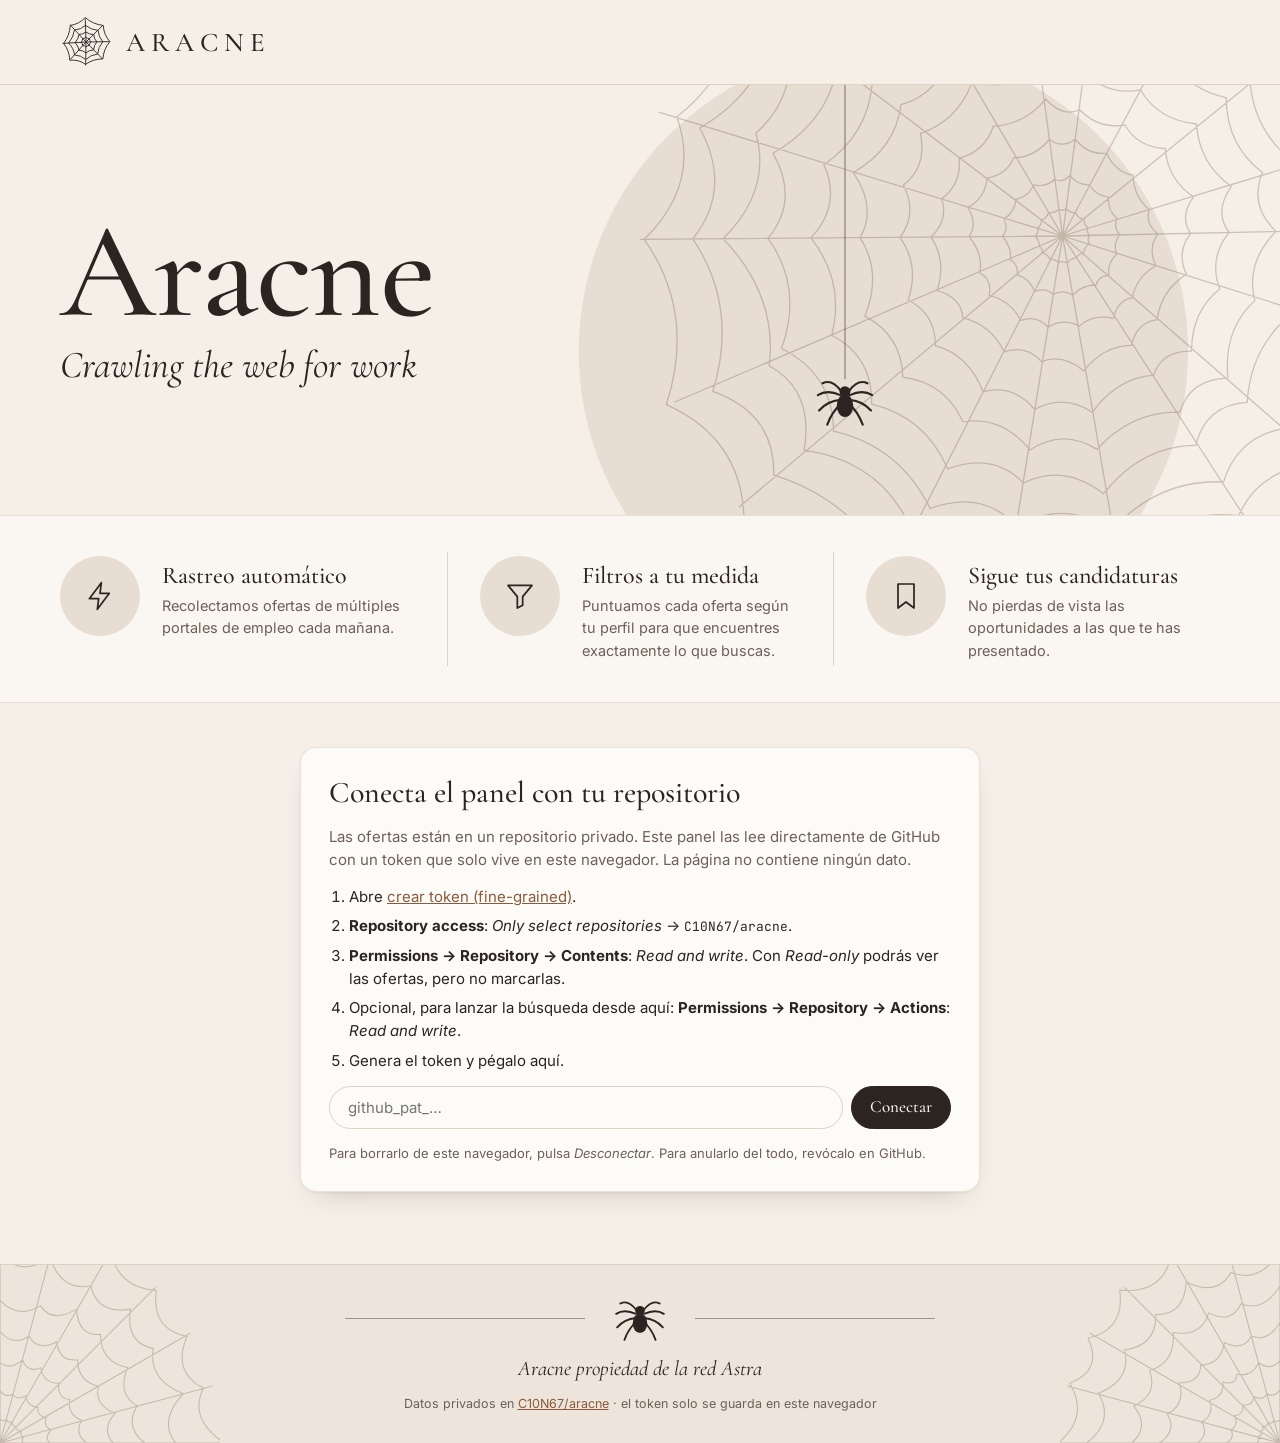
==== aracne/index.html @ 6e0f28ab "Aracne panel: footer text 'Aracne propiedad de la red Astra' Co-Authored-By: Claude Opus 5.5 <norepl" ====
<!DOCTYPE html>
<html lang="es">
<head>
	<meta charset="utf-8" />
	<meta name="viewport" content="width=device-width, initial-scale=1, viewport-fit=cover" />
	<title>Aracne · Panel de candidaturas</title>
	<meta name="robots" content="noindex, nofollow" />
	<meta name="referrer" content="no-referrer" />
	<meta name="theme-color" content="#f5efe8" media="(prefers-color-scheme: light)" />
	<meta name="theme-color" content="#1b1714" media="(prefers-color-scheme: dark)" />
	<link rel="icon" href="data:image/svg+xml,%3Csvg xmlns='http://www.w3.org/2000/svg' viewBox='0 0 64 64'%3E%3Crect width='64' height='64' rx='14' fill='%23f5efe8'/%3E%3Cg fill='none' stroke='%232b2421' stroke-width='2.4'%3E%3Cpath d='M32 8v48M8 32h48M15 15l34 34M49 15 15 49'/%3E%3Ccircle cx='32' cy='32' r='8'/%3E%3Ccircle cx='32' cy='32' r='16'/%3E%3Ccircle cx='32' cy='32' r='23'/%3E%3C/g%3E%3C/svg%3E" />
	<link rel="preconnect" href="https://fonts.googleapis.com" />
	<link rel="preconnect" href="https://fonts.gstatic.com" crossorigin />
	<link href="https://fonts.googleapis.com/css2?family=Cormorant+Garamond:ital,wght@0,400;0,500;0,600;1,400;1,500&family=Inter:wght@400;500;600&family=JetBrains+Mono:wght@400;500&display=swap" rel="stylesheet" />
	<style>
		/* Estética «Aracne»: crema y sepia, serif clásica para titulares, sans para la interfaz. */
		:root {
			--bg: #f5efe8;
			--bg-alt: #ede5db;
			--surface: #faf6f1;
			--card: #fdfbf8;
			--line: #ddd2c5;
			--line-soft: rgba(120, 98, 78, 0.16);
			--text: #2b2421;
			--text-muted: #6d6058;
			--ink: #2b2421;          /* botones principales */
			--on-ink: #faf6f1;
			--moon: #e7ddd2;         /* círculo del héroe, fondos de iconos */
			--web: rgba(110, 88, 70, 0.30);
			--web-strong: rgba(80, 62, 50, 0.55);
			--accent: #8a5a3c;       /* enlaces */
			--ok: #5d7a46;
			--ok-soft: rgba(93, 122, 70, 0.13);
			--warn: #a06a24;
			--warn-soft: rgba(160, 106, 36, 0.12);
			--bad: #a6473b;
			--bad-soft: rgba(166, 71, 59, 0.10);
			--hot: #c2410c;          /* ofertas recién publicadas */
			--hot-soft: rgba(194, 65, 12, 0.07);
			--shadow: 0 1px 2px rgba(60, 40, 25, 0.05), 0 12px 28px -18px rgba(60, 40, 25, 0.35);
			--radius: 16px;
			--maxw: 1240px;
			--serif: "Cormorant Garamond", "EB Garamond", Garamond, "Times New Roman", serif;
			--sans: "Inter", system-ui, -apple-system, "Segoe UI", Roboto, sans-serif;
			--mono: "JetBrains Mono", ui-monospace, SFMono-Regular, Menlo, monospace;
			color-scheme: light;
		}
		@media (prefers-color-scheme: dark) {
			:root {
				--bg: #1b1714;
				--bg-alt: #221d19;
				--surface: #241f1b;
				--card: #2a2420;
				--line: #3d342d;
				--line-soft: rgba(230, 210, 190, 0.12);
				--text: #efe6dc;
				--text-muted: #b3a597;
				--ink: #efe6dc;
				--on-ink: #1b1714;
				--moon: #2f2823;
				--web: rgba(230, 210, 190, 0.20);
				--web-strong: rgba(230, 210, 190, 0.45);
				--accent: #d8a77f;
				--ok: #9cc183;
				--ok-soft: rgba(156, 193, 131, 0.13);
				--warn: #e0b06a;
				--warn-soft: rgba(224, 176, 106, 0.12);
				--bad: #e58a7d;
				--bad-soft: rgba(229, 138, 125, 0.12);
				--hot: #fb923c;
				--hot-soft: rgba(251, 146, 60, 0.09);
				--shadow: 0 1px 2px rgba(0, 0, 0, 0.3), 0 12px 28px -18px rgba(0, 0, 0, 0.7);
				color-scheme: dark;
			}
		}

		*, *::before, *::after { box-sizing: border-box; }
		html, body { margin: 0; }
		html { scroll-behavior: smooth; }
		@media (prefers-reduced-motion: reduce) { html { scroll-behavior: auto; } }
		body {
			background: var(--bg);
			color: var(--text);
			font: 15px/1.55 var(--sans);
			padding-block: env(safe-area-inset-top, 0px) env(safe-area-inset-bottom, 0px);
			overflow-x: hidden;
		}
		a { color: var(--accent); }
		[hidden] { display: none !important; }
		button, input, select, textarea { font: inherit; color: inherit; }
		:focus-visible { outline: 2px solid var(--accent); outline-offset: 2px; }
		svg.i { width: 18px; height: 18px; flex: none; fill: none; stroke: currentColor; stroke-width: 1.6; stroke-linecap: round; stroke-linejoin: round; }

		.wrap {
			max-width: var(--maxw);
			margin: 0 auto;
			padding-left: max(16px, env(safe-area-inset-left, 0px));
			padding-right: max(16px, env(safe-area-inset-right, 0px));
		}
		@media (min-width: 900px) { .wrap { padding-left: 40px; padding-right: 40px; } }

		/* Visible solo conectado / desconectado */
		body:not(.connected) .if-on { display: none !important; }
		body.connected .if-off { display: none !important; }

		/* ---------- Cabecera ---------- */
		header.top { position: relative; z-index: 2; border-bottom: 1px solid var(--line); }
		header.top .wrap { display: flex; flex-wrap: wrap; align-items: center; gap: 10px 28px; min-height: 84px; padding-block: 12px; }
		.brand { display: flex; align-items: center; gap: 14px; text-decoration: none; color: var(--text); }
		.brand svg { width: 52px; height: 52px; }
		.brand svg path { fill: none; stroke: currentColor; stroke-width: .7; }
		.brand span { font: 500 27px/1 var(--serif); letter-spacing: .22em; text-transform: uppercase; }
		nav.menu { display: flex; align-items: center; gap: 4px 30px; margin-inline: auto; }
		nav.menu a {
			display: inline-flex; align-items: center; gap: 6px; padding: 10px 2px 8px;
			font: 500 18.5px var(--serif); color: var(--text); text-decoration: none;
			border-bottom: 1.5px solid transparent;
		}
		nav.menu a:hover { border-bottom-color: var(--line); }
		nav.menu a[aria-current="true"] { border-bottom-color: var(--text); padding-inline: 12px; }
		.top-actions { display: flex; gap: 8px; align-items: center; }

		.btn {
			display: inline-flex; align-items: center; justify-content: center; gap: 8px; cursor: pointer;
			border: 1px solid var(--text); background: transparent; color: var(--text);
			padding: 9px 18px; border-radius: 999px; font: 500 17px/1.2 var(--serif); text-decoration: none; white-space: nowrap;
		}
		.btn:hover { background: color-mix(in srgb, var(--text) 6%, transparent); }
		.btn.soft { border-color: var(--line); }
		.btn.primary { background: var(--ink); border-color: var(--ink); color: var(--on-ink); }
		.btn.primary:hover { background: color-mix(in srgb, var(--ink) 86%, var(--bg)); }
		.btn.sm { padding: 6px 14px; font-size: 16px; }
		.btn:disabled { opacity: .55; cursor: progress; }

		@media (max-width: 860px) {
			header.top .wrap { min-height: 0; gap: 6px 12px; }
			.brand svg { width: 40px; height: 40px; }
			.brand span { font-size: 22px; }
			.top-actions { margin-left: auto; }
			nav.menu { order: 3; width: 100%; margin: 0; gap: 18px; overflow-x: auto; scrollbar-width: none; }
			nav.menu a { font-size: 17px; flex: none; }
			.top-actions .btn .lbl { display: none; }
			.top-actions .btn { padding: 9px 11px; }
		}

		/* ---------- Héroe ---------- */
		.hero { position: relative; overflow: hidden; }
		.hero .wrap { position: relative; z-index: 1; min-height: 430px; display: flex; flex-direction: column; justify-content: center; padding-block: 56px 60px; }
		.hero-copy { max-width: 600px; }
		.hero h1 { margin: 0; font: 500 clamp(76px, 11vw, 136px)/.92 var(--serif); letter-spacing: -.012em; }
		.hero .tagline { margin: 10px 0 0; font: italic 400 clamp(27px, 3.3vw, 38px)/1.15 var(--serif); }
		.hero .lede { margin: 22px 0 0; font: 500 clamp(19px, 1.8vw, 22px)/1.45 var(--serif); max-width: 30em; }
		.searchbar {
			margin-top: 30px; display: flex; align-items: center; max-width: 572px;
			background: var(--card); border: 1px solid var(--line); border-radius: 999px; padding: 4px 4px 4px 20px;
			box-shadow: var(--shadow);
		}
		.searchbar svg { width: 20px; height: 20px; color: var(--text-muted); }
		.searchbar input {
			flex: 1; min-width: 0; border: 0; background: transparent; outline: 0; padding: 12px 12px; font-size: 15.5px;
		}
		.searchbar input::placeholder { color: var(--text-muted); }
		.searchbar:focus-within { border-color: var(--text-muted); }
		.searchbar .btn { padding: 12px 34px; font-size: 18px; }
		.art { position: absolute; inset: 0 0 0 auto; width: min(64%, 860px); pointer-events: none; color: var(--text); }
		.art svg { width: 100%; height: 100%; }
		.art .moon { fill: var(--moon); }
		.art .webs { fill: none; stroke: var(--web); stroke-width: 1; }
		.art .thread { stroke: var(--web-strong); stroke-width: 1; }
		@media (max-width: 860px) {
			.hero .wrap { min-height: 0; padding-block: 40px 44px; }
			.art { width: 100%; opacity: .55; inset: 0 -30% 0 auto; }
			.art .spider-g { display: none; }
			.searchbar .btn { padding: 11px 20px; }
		}
		@media (prefers-reduced-motion: no-preference) {
			.art .spider-g { animation: dangle 6s ease-in-out infinite alternate; transform-origin: 300px 0; }
			@keyframes dangle { from { transform: rotate(-1.2deg); } to { transform: rotate(1.2deg); } }
		}

		/* ---------- Franja de características ---------- */
		.features { background: var(--surface); border-block: 1px solid var(--line-soft); }
		.features .wrap { display: grid; grid-template-columns: repeat(3, minmax(0, 1fr)); padding-block: 36px; }
		.feat { display: flex; gap: 22px; align-items: flex-start; padding: 4px 32px; min-width: 0; }
		.feat + .feat { border-left: 1px solid var(--line); }
		.feat:first-child { padding-left: 0; }
		.feat .ic { flex: none; display: grid; place-items: center; width: 80px; height: 80px; border-radius: 50%; background: var(--moon); }
		.feat .ic svg { width: 32px; height: 32px; stroke-width: 1.3; }
		.feat h2 { margin: 6px 0 4px; font: 500 24px/1.2 var(--serif); }
		.feat p { margin: 0; color: var(--text-muted); font-size: 14.5px; }
		.feat p b { color: var(--text); font-weight: 600; font-variant-numeric: tabular-nums; }
		.feat .row { display: flex; flex-wrap: wrap; align-items: center; gap: 8px 14px; margin-top: 12px; }
		.runstatus .dot { display: inline-block; vertical-align: middle; margin: -2px 8px 0 0; }
		.runstatus a { text-decoration: none; white-space: nowrap; margin-left: 6px; }
		.runstatus a:hover { text-decoration: underline; }
		.dot { flex: none; width: 8px; height: 8px; border-radius: 50%; background: var(--text-muted); }
		.dot.ok { background: var(--ok); }
		.dot.bad { background: var(--bad); }
		.dot.run { background: var(--accent); box-shadow: 0 0 0 0 var(--accent); }
		@media (prefers-reduced-motion: no-preference) {
			.dot.run { animation: pulse 1.4s ease-out infinite; }
			@keyframes pulse { 70% { box-shadow: 0 0 0 7px transparent; } 100% { box-shadow: 0 0 0 0 transparent; } }
		}
		.linkbtn { border: 0; background: none; padding: 0; cursor: pointer; color: var(--accent); font-size: 14px; }
		.linkbtn:hover { text-decoration: underline; }
		label.chk { display: inline-flex; gap: 6px; align-items: center; font-size: 14px; color: var(--text-muted); cursor: pointer; }
		label.chk input { accent-color: var(--ink); }
		@media (max-width: 960px) {
			.features .wrap { grid-template-columns: minmax(0, 1fr); padding-block: 12px; }
			.feat { padding: 18px 0; }
			.feat + .feat { border-left: 0; border-top: 1px solid var(--line); }
			.feat .ic { width: 60px; height: 60px; }
			.feat .ic svg { width: 26px; height: 26px; }
		}

		main { padding-block: 44px 72px; }

		/* ---------- Conexión ---------- */
		.connect {
			max-width: 680px; margin: 0 auto; background: var(--card); border: 1px solid var(--line-soft);
			border-radius: var(--radius); padding: 28px; display: grid; gap: 14px; box-shadow: var(--shadow);
		}
		.connect h2 { margin: 0; font: 500 30px/1.15 var(--serif); text-wrap: balance; }
		.connect p { margin: 0; color: var(--text-muted); }
		.connect ol { margin: 0; padding-left: 20px; display: grid; gap: 6px; }
		.connect code, .mono { font-family: var(--mono); font-size: .86em; }
		.connect form { display: flex; flex-wrap: wrap; gap: 8px; }
		.connect input { flex: 1 1 260px; min-width: 0; }
		input[type="password"], select, textarea {
			background: var(--card); border: 1px solid var(--line); border-radius: 10px; padding: 9px 12px;
		}
		input[type="password"] { border-radius: 999px; padding-inline: 18px; }
		.note { font-size: 13px; color: var(--text-muted); }
		.error { color: var(--bad); background: var(--bad-soft); border-radius: 10px; padding: 9px 13px; margin: 0; }

		/* ---------- Ofertas ---------- */
		.sec-head { display: flex; align-items: center; gap: 24px; margin-bottom: 22px; }
		.sec-head h2 { margin: 0; font: 500 clamp(32px, 3.4vw, 40px)/1 var(--serif); }
		.sec-head .rule { flex: 1; height: 1px; background: var(--line); }
		.sec-head .more { display: inline-flex; gap: 8px; align-items: center; border: 0; background: none; cursor: pointer; font: 500 18px var(--serif); color: var(--text); padding: 4px 0; }
		.sec-head .more:hover { text-decoration: underline; }
		@media (max-width: 560px) { .sec-head { gap: 14px; } }

		.filters { display: flex; flex-wrap: wrap; gap: 10px 12px; align-items: center; margin-bottom: 22px; }
		.seg { display: inline-flex; max-width: 100%; overflow-x: auto; border: 1px solid var(--line); border-radius: 999px; background: var(--card); padding: 3px; }
		.seg button { flex: none; border: 0; background: transparent; padding: 6px 14px; border-radius: 999px; cursor: pointer; font: 500 16.5px var(--serif); color: var(--text-muted); }
		.seg button[aria-pressed="true"] { background: var(--ink); color: var(--on-ink); }
		.seg .c { font: 11.5px var(--mono); margin-left: 5px; opacity: .75; }
		.filters select { border-radius: 999px; padding-inline: 14px; font-size: 14px; }
		.count { color: var(--text-muted); font-size: 13px; margin-left: auto; }

		.list { display: grid; grid-template-columns: repeat(auto-fill, minmax(min(100%, 360px), 1fr)); gap: 20px; align-items: stretch; }   /* todas las tarjetas de una fila, tan altas como la más alta */
		.job {
			display: flex; flex-direction: column; gap: 12px; min-width: 0;
			background: var(--card); border: 1px solid var(--line-soft); border-radius: var(--radius);
			padding: 22px 22px 18px; box-shadow: var(--shadow);
		}
		/* Estado de la oferta: franja superior + etiqueta del mismo color */
		.job { --st: var(--text-muted); position: relative; overflow: hidden; }
		.job:not(.s-pending)::before { content: ""; position: absolute; inset: 0 0 auto 0; height: 4px; background: var(--st); }
		.s-sent { --st: #8a5a3c; }
		.s-interview { --st: #2c6e8f; }
		.s-test { --st: #7756a8; }
		.s-offer { --st: var(--ok); }
		.s-rejected { --st: var(--bad); }
		.s-discarded { --st: #8f8379; }
		@media (prefers-color-scheme: dark) {
			.s-sent { --st: #d8a77f; } .s-interview { --st: #7fc0de; } .s-test { --st: #bba3e6; } .s-discarded { --st: #9d9187; }
		}
		.job.s-discarded, .job.s-rejected { box-shadow: none; }
		.job.s-discarded .job-head, .job.s-discarded .meta { opacity: .7; }
		.status {
			display: inline-flex; align-items: center; gap: 7px; width: fit-content;
			padding: 3px 11px 3px 9px; border-radius: 999px; font: 600 12.5px var(--sans); letter-spacing: .01em;
			color: var(--st); background: color-mix(in srgb, var(--st) 13%, transparent);
		}
		.status::before { content: ""; width: 7px; height: 7px; border-radius: 50%; background: var(--st); }
		.s-pending .status { color: var(--text-muted); background: var(--bg-alt); }
		.s-pending .status::before { background: transparent; box-shadow: inset 0 0 0 1.5px var(--text-muted); }
		.job-top { display: flex; flex-wrap: wrap; align-items: center; gap: 6px 10px; margin-top: -4px; }
		.job-top .since { font: 11.5px var(--mono); color: var(--text-muted); }

		/* Recién publicada: muy visible hasta enviarla/descartarla o pasados 2 días */
		.job.hot {
			--st: var(--hot);
			background: linear-gradient(var(--hot-soft), var(--hot-soft)), var(--card);
			box-shadow: 0 0 0 2px var(--hot), 0 14px 32px -16px color-mix(in srgb, var(--hot) 55%, transparent);
			border-color: transparent;
		}
		.job.hot::before { height: 6px; }
		.hot-badge {
			display: inline-flex; align-items: center; gap: 7px; padding: 4px 12px 4px 10px; border-radius: 999px;
			background: var(--hot); color: #fff; font: 700 12.5px var(--sans); letter-spacing: .02em; text-transform: uppercase;
		}
		@media (prefers-color-scheme: dark) { .hot-badge { color: #1b1714; } }
		.hot-badge::before { content: ""; width: 7px; height: 7px; border-radius: 50%; background: currentColor; }
		@media (prefers-reduced-motion: no-preference) {
			.hot-badge::before { animation: hotpulse 1.6s ease-in-out infinite; }
			@keyframes hotpulse { 50% { opacity: .25; } }
		}
		.meta .age-fresh { color: var(--hot); font-weight: 600; }
		.meta .age-fresh svg.i { color: var(--hot); }
		.feat p .hot-n { color: var(--hot); }

		/* Resumen desplegable */
		.sum > summary {
			list-style: none; cursor: pointer; width: fit-content; display: inline-flex; align-items: center; gap: 6px;
			font: 500 16px var(--serif); color: var(--text); border-bottom: 1px solid var(--line); padding-bottom: 1px;
		}
		.sum > summary::-webkit-details-marker { display: none; }
		.sum > summary::after { content: "▾"; font-size: 12px; color: var(--text-muted); transition: transform .15s; }
		.sum[open] > summary::after { transform: rotate(180deg); }
		.sum > summary:hover { border-bottom-color: var(--text); }
		.sum-body { margin-top: 10px; padding: 14px 16px; border-radius: 12px; background: var(--surface); border: 1px solid var(--line-soft); display: grid; gap: 12px; }
		.sum-text { margin: 0; font: 400 18px/1.45 var(--serif); }
		.sum-text.none { font: italic 16px/1.45 var(--serif); color: var(--text-muted); }
		.sum-label { font: 600 11px var(--sans); letter-spacing: .08em; text-transform: uppercase; color: var(--text-muted); margin-bottom: 5px; }
		.facts { display: grid; grid-template-columns: repeat(2, minmax(0, 1fr)); gap: 8px 16px; margin: 0; }
		.facts div { min-width: 0; }
		.facts dt { font-size: 11.5px; color: var(--text-muted); }
		.facts dd { margin: 0; font-size: 13.5px; overflow-wrap: anywhere; }
		.job-head { display: grid; grid-template-columns: 56px minmax(0, 1fr) auto; gap: 16px; align-items: start; }
		.logo {
			display: grid; place-items: center; width: 56px; height: 56px; border-radius: 50%;
			background: hsl(var(--h) 32% 90%); color: hsl(var(--h) 38% 30%);
			font: 600 21px var(--serif); letter-spacing: .02em; box-shadow: inset 0 0 0 1px hsl(var(--h) 25% 80%);
		}
		@media (prefers-color-scheme: dark) { .logo { background: hsl(var(--h) 18% 22%); color: hsl(var(--h) 45% 80%); box-shadow: inset 0 0 0 1px hsl(var(--h) 15% 32%); } }
		.logo { position: relative; overflow: hidden; }
		.logo img { position: absolute; inset: 9px; width: calc(100% - 18px); height: calc(100% - 18px); object-fit: contain; opacity: 0; }
		.logo.has-img { background: #fff; color: transparent; box-shadow: inset 0 0 0 1px var(--line); }
		.logo.has-img img { opacity: 1; }
		.logo.has-img.full img { inset: 0; width: 100%; height: 100%; object-fit: cover; }
		.job h3 { margin: 2px 0 2px; font: 500 23px/1.18 var(--serif); overflow-wrap: anywhere; }
		.job h3 a { color: var(--text); text-decoration: none; }
		.job h3 a:hover { text-decoration: underline; text-decoration-thickness: 1px; text-underline-offset: 3px; }
		.job .co { color: var(--text-muted); font-size: 14px; text-decoration: none; }
		.job a.co:hover { color: var(--accent); text-decoration: underline; }
		.score {
			min-width: 40px; text-align: center; padding: 3px 8px; border-radius: 999px;
			font: 500 12.5px var(--mono); font-variant-numeric: tabular-nums;
			background: var(--bg-alt); color: var(--text-muted);
		}
		.score.hi { background: var(--ink); color: var(--on-ink); }
		.score.mid { background: var(--moon); color: var(--text); }
		.meta { display: flex; flex-wrap: wrap; align-items: center; gap: 6px 18px; color: var(--text); font-size: 14px; }
		.meta .it { display: inline-flex; align-items: center; gap: 7px; }
		.meta svg.i { width: 16px; height: 16px; color: var(--text-muted); }
		.chips { display: flex; flex-wrap: wrap; gap: 6px; }
		.chip { display: inline-block; font: 500 11.5px var(--mono); padding: 2px 9px; border-radius: 99px; background: var(--bg-alt); color: var(--text-muted); }
		.chip.remote { background: var(--moon); color: var(--text); }
		.chip.new { background: var(--warn-soft); color: var(--warn); }
		.chip.sal { background: var(--ok-soft); color: var(--ok); }
		.links { display: flex; flex-wrap: wrap; gap: 4px 16px; font-size: 13.5px; padding-top: 10px; margin-top: auto; border-top: 1px solid var(--line-soft); }
		.links a { color: var(--accent); text-decoration: none; }
		.links a:hover { text-decoration: underline; }
		.links .muted { color: var(--text-muted); }
		.side { display: flex; flex-wrap: wrap; gap: 8px; align-items: center; }
		.apply {
			flex: 1 1 170px; cursor: pointer; border: 1px solid var(--text); background: transparent; color: var(--text);
			border-radius: 999px; padding: 7px 14px; font: 500 16px var(--serif);
		}
		.apply:hover:not(:disabled) { background: color-mix(in srgb, var(--text) 6%, transparent); }
		.apply[aria-pressed="true"] { background: var(--ok-soft); border-color: var(--ok); color: var(--ok); }
		.apply:disabled, .side select:disabled { opacity: .5; cursor: not-allowed; }
		.side select { flex: 1 1 150px; font-size: 13.5px; padding: 7px 12px; border-radius: 999px; }
		.side .when { flex-basis: 100%; font: 11.5px var(--mono); color: var(--text-muted); }
		.notes textarea { width: 100%; min-height: 40px; margin-top: 6px; resize: vertical; font-size: 13.5px; }
		.notes summary { cursor: pointer; color: var(--text-muted); font-size: 13px; width: fit-content; }

		.empty { grid-column: 1 / -1; text-align: center; color: var(--text-muted); padding: 44px 16px; border: 1px dashed var(--line); border-radius: var(--radius); font: italic 20px var(--serif); margin: 0; }

		/* ---------- Pie ---------- */
		footer.foot { position: relative; overflow: hidden; background: var(--bg-alt); border-top: 1px solid var(--line-soft); padding: 26px 16px 30px; text-align: center; }
		footer.foot .corner { position: absolute; bottom: 0; width: 220px; height: 220px; fill: none; stroke: var(--web); stroke-width: 1; }
		footer.foot .corner.l { left: 0; }
		footer.foot .corner.r { right: 0; }
		.foot-mark { display: flex; align-items: center; justify-content: center; gap: 28px; color: var(--text); }
		.foot-mark .rule { width: min(240px, 26vw); height: 1px; background: var(--text-muted); opacity: .6; }
		.foot-mark svg { width: 54px; height: 54px; }
		footer.foot p { position: relative; margin: 10px 0 0; font: italic 400 clamp(18px, 2vw, 21px)/1.35 var(--serif); }
		footer.foot small { position: relative; display: block; margin-top: 10px; color: var(--text-muted); font-size: 12.5px; }

		/* ---------- Ajustes de la búsqueda (diálogo) ---------- */
		dialog.dlg {
			width: min(760px, calc(100% - 24px)); max-height: min(90vh, 940px); padding: 0;
			border: 1px solid var(--line); border-radius: 20px; background: var(--card); color: var(--text);
			box-shadow: 0 30px 80px -30px rgba(40, 25, 15, .55);
		}
		dialog.dlg::backdrop { background: rgba(35, 25, 20, .45); backdrop-filter: blur(2px); }
		dialog.dlg[open] { display: flex; }
		dialog.dlg form { display: flex; flex-direction: column; width: 100%; max-height: inherit; min-height: 0; margin: 0; }
		.dlg-head { display: flex; align-items: center; gap: 12px; padding: 20px 24px 14px; border-bottom: 1px solid var(--line-soft); }
		.dlg-head h2 { margin: 0; font: 500 30px/1.1 var(--serif); }
		.dlg-head .x { margin-left: auto; border: 0; background: none; cursor: pointer; font-size: 26px; line-height: 1; color: var(--text-muted); padding: 4px 8px; border-radius: 8px; }
		.dlg-head .x:hover { color: var(--text); background: var(--bg-alt); }
		.dlg-body { overflow-y: auto; padding: 18px 24px 22px; display: grid; grid-auto-rows: max-content; gap: 14px; min-height: 0; }
		.dlg-body h3 { margin: 10px 0 0; font: 500 23px/1.2 var(--serif); }
		.dlg-body h3 small { font: 13px var(--sans); color: var(--text-muted); margin-left: 6px; }
		.dlg-foot { display: flex; flex-wrap: wrap; align-items: center; gap: 10px 12px; padding: 14px 24px 18px; border-top: 1px solid var(--line-soft); }
		.dlg-foot .grow { flex: 1 1 220px; }
		.tune-grid { display: grid; grid-template-columns: repeat(2, minmax(0, 1fr)); gap: 12px; }
		.tune-grid label { display: grid; gap: 4px; font-size: 13px; color: var(--text-muted); }
		.tune-grid input { width: 100%; }
		@media (max-width: 560px) { .tune-grid { grid-template-columns: minmax(0, 1fr); } }
		input[type="number"], .kw-add input, .tune-tools input {
			background: var(--card); border: 1px solid var(--line); border-radius: 10px; padding: 7px 10px; min-width: 0;
		}
		.tune-tools { display: flex; flex-wrap: wrap; gap: 8px 14px; align-items: center; }
		.tune-tools input { flex: 1 1 200px; border-radius: 999px; padding-inline: 14px; }
		.tune-tools label { font-size: 13.5px; color: var(--text-muted); display: inline-flex; gap: 6px; align-items: center; }
		.tune-tools select { padding: 6px 10px; border-radius: 999px; font-size: 13.5px; }
		.req-summary { margin: 0; padding: 9px 13px; border-radius: 12px; background: var(--bg-alt); font-size: 13.5px; color: var(--text-muted); }
		.req-summary b { color: var(--text); }
		.kw-list { display: grid; border: 1px solid var(--line-soft); border-radius: 14px; overflow: hidden; }
		.kw-row { display: grid; grid-template-columns: minmax(0, 1fr) 82px auto 34px; gap: 10px; align-items: center; padding: 6px 8px 6px 14px; }
		.kw-row + .kw-row { border-top: 1px solid var(--line-soft); }
		.kw-row.is-req { background: color-mix(in srgb, var(--ink) 5%, transparent); }
		.kw-row .term { overflow-wrap: anywhere; font-size: 14.5px; }
		.kw-row input[type="number"] { width: 100%; text-align: right; font-variant-numeric: tabular-nums; padding: 5px 8px; }
		.kw-list.neg .kw-row { grid-template-columns: minmax(0, 1fr) 82px 34px; }
		.req {
			display: inline-flex; align-items: center; gap: 6px; cursor: pointer; user-select: none;
			border: 1px solid var(--line); border-radius: 999px; padding: 4px 11px; font-size: 12.5px; color: var(--text-muted);
		}
		.req input { accent-color: var(--ink); margin: 0; }
		.req:has(input:checked) { background: var(--ink); border-color: var(--ink); color: var(--on-ink); }
		.del { border: 0; background: none; cursor: pointer; color: var(--text-muted); font-size: 20px; line-height: 1; border-radius: 8px; padding: 4px; }
		.del:hover { color: var(--bad); background: var(--bad-soft); }
		.kw-empty { padding: 14px; color: var(--text-muted); font-size: 13.5px; text-align: center; }
		.kw-add { display: flex; flex-wrap: wrap; gap: 8px; align-items: center; }
		.kw-add input[type="text"] { flex: 1 1 200px; }
		.kw-add input[type="number"] { width: 82px; }
		@media (max-width: 560px) {
			.dlg-head, .dlg-body, .dlg-foot { padding-inline: 16px; }
			.kw-row { grid-template-columns: minmax(0, 1fr) 60px auto 30px; gap: 6px; padding-left: 12px; }
			.kw-row .req { padding-inline: 8px; }
			.kw-list.neg .kw-row { grid-template-columns: minmax(0, 1fr) 60px 30px; }
		}

		/* Aviso flotante */
		.toast {
			position: fixed; z-index: 1000; left: 50%; transform: translateX(-50%);
			bottom: calc(18px + env(safe-area-inset-bottom, 0px));
			background: var(--ink); color: var(--on-ink);
			padding: 10px 18px; border-radius: 999px; font-size: 14px; box-shadow: 0 12px 30px -12px rgba(0,0,0,.5);
			max-width: calc(100% - 32px); z-index: 20; text-align: center;
		}
		.toast.bad { background: var(--bad); color: #fff; }
		@media (prefers-reduced-motion: no-preference) { .toast { animation: up .18s ease-out; } @keyframes up { from { opacity: 0; translate: 0 8px; } } }
	</style>
</head>
<body>

<!-- Iconos y figuras reutilizables -->
<svg width="0" height="0" style="position:absolute" aria-hidden="true">
	<symbol id="spider" viewBox="-26 -26 52 52">
		<g fill="none" stroke="currentColor" stroke-width="1.8" stroke-linecap="round">
			<path d="M-3-7Q-11-18-19-14M-4-4Q-15-9-23-4M-4 0Q-15 1-22 9M-3 3Q-11 10-15 21" />
			<path d="M3-7Q11-18 19-14M4-4Q15-9 23-4M4 0Q15 1 22 9M3 3Q11 10 15 21" />
		</g>
		<circle cx="0" cy="-7" r="4.6" fill="currentColor" />
		<ellipse cx="0" cy="5" rx="7" ry="9.5" fill="currentColor" />
	</symbol>
	<symbol id="i-home" viewBox="0 0 24 24"><path d="M3 10.5 12 3l9 7.5" /><path d="M5 9.5V21h5v-6h4v6h5V9.5" /></symbol>
	<symbol id="i-search" viewBox="0 0 24 24"><circle cx="11" cy="11" r="7" /><path d="m20 20-3.5-3.5" /></symbol>
	<symbol id="i-pin" viewBox="0 0 24 24"><path d="M12 21s-7-6.1-7-11.5a7 7 0 0 1 14 0C19 14.9 12 21 12 21Z" /><circle cx="12" cy="9.5" r="2.5" /></symbol>
	<symbol id="i-clock" viewBox="0 0 24 24"><circle cx="12" cy="12" r="9" /><path d="M12 7v5l3 2" /></symbol>
	<symbol id="i-bolt" viewBox="0 0 24 24"><path d="M13 2 4 14h7l-1 8 9-12h-7l1-8Z" /></symbol>
	<symbol id="i-filter" viewBox="0 0 24 24"><path d="M3 4h18l-7 8.5V19l-4 2v-8.5L3 4Z" /></symbol>
	<symbol id="i-bookmark" viewBox="0 0 24 24"><path d="M6 3h12v18l-6-4.5L6 21V3Z" /></symbol>
	<symbol id="i-user" viewBox="0 0 24 24"><circle cx="12" cy="8" r="4" /><path d="M4 21c1.2-4 4.3-6 8-6s6.8 2 8 6" /></symbol>
	<symbol id="i-arrow" viewBox="0 0 24 24"><path d="M4 12h16M14 6l6 6-6 6" /></symbol>
	<symbol id="i-refresh" viewBox="0 0 24 24"><path d="M20 11a8 8 0 0 0-14.5-4.5L4 8" /><path d="M4 3v5h5" /><path d="M4 13a8 8 0 0 0 14.5 4.5L20 16" /><path d="M20 21v-5h-5" /></symbol>
</svg>

<header class="top">
	<div class="wrap">
		<a class="brand" href="https://github.com/C10N67/aracne" target="_blank" rel="noopener" aria-label="Aracne en GitHub">
			<svg viewBox="0 0 40 40" aria-hidden="true"><path d="M20.0 20.0L19.4 2.0M20.0 20.0L32.8 7.3M20.0 20.0L38.0 19.7M20.0 20.0L32.6 32.9M20.0 20.0L19.7 38.0M20.0 20.0L8.0 33.4M20.0 20.0L2.0 21.1M20.0 20.0L7.8 6.8M19.9 16.4Q21.1 17.4 22.7 17.4Q22.8 18.9 23.8 19.9Q22.7 21.1 22.6 22.5Q21.1 22.7 19.9 23.8Q18.9 22.8 17.5 22.8Q17.3 21.3 16.3 20.2Q17.3 18.9 17.5 17.3Q18.9 17.3 19.9 16.4M19.8 12.3Q22.5 14.2 26.0 14.3Q26.1 17.5 28.3 19.9Q26.1 22.5 25.8 26.1Q22.4 26.2 19.9 28.4Q17.6 26.3 14.6 26.3Q14.1 22.9 11.6 20.5Q14.1 17.7 14.7 14.2Q17.6 14.2 19.8 12.3M19.6 7.2Q23.8 10.6 29.3 11.1Q29.6 16.1 32.9 19.8Q29.4 23.9 28.9 29.3Q23.7 29.8 19.8 33.5Q16.1 30.1 11.2 30.0Q10.5 24.6 6.6 20.8Q10.4 16.4 11.1 10.8Q16.0 10.5 19.6 7.2M19.4 1.2Q25.5 6.4 33.3 7.3Q33.6 14.4 38.4 19.7Q33.5 25.5 33.0 33.0Q25.5 33.0 19.7 37.2Q14.5 33.4 7.5 34.0Q7.2 26.5 2.8 21.1Q7.4 15.0 7.9 7.2Q14.5 6.4 19.4 1.2" /></svg>
			<span>Aracne</span>
		</a>
		<nav class="menu if-on" aria-label="Secciones">
			<a href="#inicio" aria-current="true" aria-label="Inicio"><svg class="i"><use href="#i-home" /></svg></a>
			<a href="#ofertas" data-goto="pending">Ofertas</a>
			<a href="#ofertas" data-goto="applied">Candidaturas</a>
			<a href="#ajustes" data-tune>Ajustes</a>
			<a href="https://github.com/C10N67/aracne/blob/main/reports/latest.md" target="_blank" rel="noopener">Último informe</a>
		</nav>
		<div class="top-actions if-on">
			<button class="btn soft" id="refresh" type="button" title="Volver a leer las ofertas de GitHub"><svg class="i"><use href="#i-refresh" /></svg><span class="lbl">Actualizar</span></button>
			<button class="btn" id="logout" type="button" title="Borrar el token de este navegador"><svg class="i"><use href="#i-user" /></svg><span class="lbl">Desconectar</span></button>
		</div>
	</div>
</header>

<section class="hero" id="inicio">
	<div class="art" aria-hidden="true">
		<svg viewBox="0 0 640 520" preserveAspectRatio="xMaxYMid slice">
			<circle class="moon" cx="330" cy="300" r="238" />
			<path class="webs" d="M470.0 210.0L799.9 203.0M470.0 210.0L784.6 309.8M470.0 210.0L718.9 426.7M470.0 210.0L649.4 487.0M470.0 210.0L525.9 535.2M470.0 210.0L417.9 535.9M470.0 210.0L320.4 504.1M470.0 210.0L217.0 421.9M470.0 210.0L166.6 339.9M470.0 210.0L140.0 212.6M470.0 210.0L154.5 113.3M470.0 210.0L207.1 10.5M470.0 210.0L302.4 -74.3M470.0 210.0L425.5 -117.0M470.0 210.0L512.6 -117.2M470.0 210.0L625.4 -81.1M470.0 210.0L726.0 1.8M470.0 210.0L785.7 113.9M491.1 209.6Q488.9 212.5 490.9 216.0Q486.8 218.8 486.4 223.5Q482.3 223.7 481.0 226.9Q476.5 227.2 473.5 231.3Q470.1 229.0 466.8 230.8Q464.2 227.7 460.4 228.4Q458.4 224.1 453.9 222.9Q454.5 219.4 451.6 218.0Q452.1 213.7 448.7 210.2Q451.6 207.3 450.4 203.8Q453.7 201.6 453.4 197.6Q457.6 196.1 459.1 191.6Q463.8 192.3 467.2 189.1Q470.0 190.9 472.7 188.5Q475.8 192.2 480.1 191.9Q482.2 196.1 487.0 197.3Q486.6 201.5 489.9 203.7Q488.4 207.0 491.1 209.6M514.8 209.0Q509.2 216.0 512.2 224.3Q505.2 230.3 506.0 240.7Q498.0 241.0 496.2 248.3Q485.4 248.0 478.0 256.2Q470.3 251.4 462.6 255.7Q456.9 250.0 448.2 253.3Q444.2 243.1 434.5 240.3Q435.6 232.0 429.2 228.7Q430.4 218.6 422.9 210.4Q428.2 204.2 424.1 196.7Q432.9 191.2 433.4 181.4Q443.4 179.2 447.5 170.1Q457.2 172.1 463.9 165.7Q469.9 168.8 475.7 162.7Q482.1 170.7 491.1 170.0Q495.5 178.3 505.7 179.6Q505.2 190.3 512.6 196.5Q509.3 203.5 514.8 209.0M544.4 208.4Q536.3 219.7 542.9 233.2Q527.4 242.1 524.6 258.2Q512.4 260.7 509.7 274.5Q493.8 270.7 483.1 280.4Q470.8 273.7 458.7 281.2Q450.2 271.7 437.3 275.9Q429.5 260.6 412.7 256.4Q415.1 243.9 405.3 238.9Q408.0 223.3 396.9 210.6Q403.8 200.3 396.0 187.9Q410.1 179.7 410.9 164.7Q426.2 162.2 431.7 149.0Q448.1 148.6 459.6 134.6Q469.8 142.0 479.9 134.4Q490.0 146.9 504.5 145.3Q510.4 159.6 525.2 162.6Q525.3 179.4 537.8 189.4Q534.0 200.0 544.4 208.4M570.1 207.9Q558.6 222.5 566.7 239.8Q546.8 252.8 543.9 275.3Q527.5 277.8 523.8 295.4Q501.7 295.8 486.6 315.4Q470.1 301.6 453.5 308.2Q442.1 294.9 424.4 300.5Q414.4 279.4 392.0 273.7Q390.8 257.8 371.9 252.6Q379.6 229.5 367.2 210.8Q381.2 197.3 375.5 181.0Q391.1 169.6 389.2 149.1Q409.3 144.0 415.9 124.2Q439.7 123.3 456.8 103.2Q470.0 117.6 483.3 111.4Q497.9 126.6 518.8 123.3Q528.0 140.3 550.2 141.8Q552.1 165.6 572.2 179.4Q561.0 195.3 570.1 207.9M600.1 207.2Q583.8 227.4 592.8 251.4Q570.6 269.1 570.8 299.9Q547.4 299.4 541.2 318.7Q512.5 320.9 493.3 347.7Q470.7 333.0 448.2 345.6Q432.2 325.8 407.7 331.6Q397.2 303.3 370.6 295.7Q370.9 271.1 349.3 260.0Q358.5 233.0 343.0 211.0Q356.9 192.6 345.7 170.2Q364.1 156.0 359.0 129.9Q388.3 119.8 399.4 89.6Q429.8 97.2 451.2 79.7Q469.1 93.5 486.7 81.5Q504.9 100.8 530.9 95.9Q544.5 119.3 574.7 122.5Q576.4 153.2 601.8 171.3Q587.9 191.3 600.1 207.2M636.8 206.4Q612.6 231.1 620.2 260.5Q595.6 282.7 599.1 321.0Q569.3 321.9 561.6 347.6Q523.3 346.9 496.9 376.7Q470.7 360.2 444.5 377.2Q423.4 350.5 392.0 355.0Q378.7 324.8 345.2 320.2Q344.3 287.8 315.5 272.6Q329.3 238.7 311.8 211.3Q325.2 188.2 306.5 160.4Q339.6 141.5 343.7 107.4Q373.8 99.1 382.5 66.2Q420.8 71.6 448.2 46.4Q469.4 66.6 490.4 54.9Q515.7 74.0 551.1 62.8Q564.0 95.1 597.8 101.8Q597.8 139.0 626.2 160.4Q615.4 186.1 636.8 206.4M672.6 206.0Q643.2 234.3 652.4 268.1Q617.0 294.6 614.2 340.0Q581.7 342.0 574.1 373.4Q531.3 374.1 502.0 411.3Q470.7 387.4 439.5 403.0Q415.9 378.7 380.3 392.0Q362.5 351.0 320.8 341.3Q321.7 303.9 289.6 287.5Q300.3 245.5 273.3 211.5Q297.6 185.6 283.5 154.3Q319.2 130.0 321.4 87.8Q359.8 79.2 373.6 41.4Q414.4 46.1 442.9 14.5Q469.0 34.3 494.9 15.0Q523.0 42.2 562.9 32.0Q577.6 73.8 616.2 85.4Q618.2 128.8 653.0 154.2Q643.5 183.1 672.6 206.0M705.0 205.2Q674.5 239.8 689.4 281.0Q649.6 309.2 649.7 359.4Q607.5 363.7 595.8 402.1Q544.1 399.9 508.8 439.8Q471.3 415.4 434.1 436.7Q407.3 407.8 366.5 422.9Q342.9 374.4 291.1 362.4Q290.7 318.2 250.4 297.9Q267.6 250.4 239.8 211.9Q264.6 181.8 243.8 145.4Q289.3 119.0 294.6 72.5Q341.0 61.7 358.8 18.0Q406.7 19.9 440.5 -20.6Q470.4 0.1 500.4 -25.9Q530.5 11.1 574.0 3.8Q598.0 54.6 650.3 70.8Q653.4 116.0 697.3 140.3Q678.0 176.5 705.0 205.2M724.6 204.2Q695.8 243.0 717.2 289.1Q674.5 325.6 677.3 387.7Q625.2 388.2 607.6 428.4Q551.9 422.6 514.5 464.1Q472.0 438.6 429.9 464.0Q397.3 424.3 348.6 432.3Q324.5 385.3 268.1 377.2Q276.0 330.9 240.8 311.4Q247.5 256.6 204.8 212.1Q242.8 174.7 230.4 129.5Q265.6 99.2 255.3 44.2Q315.9 36.2 342.2 -10.4Q397.3 -9.3 436.3 -56.8Q469.7 -22.7 503.0 -40.2Q540.0 -10.9 592.4 -30.6Q619.5 29.1 679.7 48.7Q673.2 101.6 711.9 130.5Q693.4 171.6 724.6 204.2M767.8 203.6Q725.6 245.6 740.3 295.5Q693.9 335.2 697.3 402.7Q641.5 413.3 623.9 469.1Q562.1 461.7 520.8 510.3Q472.7 481.2 425.3 512.4Q392.2 469.0 341.7 483.2Q310.7 417.0 244.3 396.8Q245.5 348.7 196.7 331.4Q217.0 265.6 181.1 212.3Q212.4 173.0 186.5 125.6Q240.5 94.3 243.6 37.3Q303.6 21.1 326.6 -37.2Q387.8 -30.5 430.9 -77.3Q470.0 -48.5 509.1 -77.1Q550.3 -32.8 609.3 -42.5Q634.3 16.5 695.9 32.4Q695.8 93.2 745.9 128.1Q728.1 170.3 767.8 203.6M807.6 203.0Q759.1 251.6 774.8 309.5Q724.0 348.4 729.7 418.1Q670.2 427.4 655.2 485.1Q578.5 485.0 525.9 546.1Q472.0 508.0 418.5 536.1Q378.2 495.5 317.6 518.3Q289.4 447.3 221.0 428.9Q218.6 367.8 160.4 341.7Q183.6 270.4 143.2 212.6Q187.3 169.3 168.6 116.9Q221.1 76.2 218.4 5.7Q283.2 -5.5 306.5 -64.7Q377.2 -65.8 427.3 -128.1Q470.7 -91.9 514.2 -122.8Q558.3 -67.4 622.0 -73.6Q651.2 -10.9 720.7 2.6Q720.0 73.7 774.9 114.5Q759.1 163.9 807.6 203.0" />
			<g class="spider-g">
				<line class="thread" x1="300" y1="0" x2="300" y2="322" />
				<use href="#spider" x="276" y="314" width="48" height="48" />
			</g>
		</svg>
	</div>
	<div class="wrap">
		<div class="hero-copy">
			<h1>Aracne</h1>
			<p class="tagline" lang="en">Crawling the web for work</p>
			<form class="searchbar if-on" id="searchForm" role="search">
				<svg class="i"><use href="#i-search" /></svg>
				<input type="search" id="q" placeholder="Busca un puesto, empresa o palabra clave…" aria-label="Buscar ofertas" autocomplete="off" />
				<button class="btn primary" type="submit">Buscar</button>
			</form>
		</div>
	</div>
</section>

<section class="features" aria-label="Resumen">
	<div class="wrap">
		<div class="feat">
			<span class="ic"><svg class="i"><use href="#i-bolt" /></svg></span>
			<div>
				<h2>Rastreo automático</h2>
				<p class="if-off">Recolectamos ofertas de múltiples portales de empleo cada mañana.</p>
				<div class="if-on">
					<p class="runstatus" id="runStatus" aria-live="polite"><span class="dot"></span><span>Consultando la última búsqueda…</span></p>
					<div class="row">
						<button class="btn primary sm" id="runBtn" type="button">Buscar ahora</button>
						<label class="chk" title="Abrir el issue y enviar el email con las ofertas nuevas"><input type="checkbox" id="notify" /> Enviar avisos</label>
					</div>
				</div>
			</div>
		</div>
		<div class="feat">
			<span class="ic"><svg class="i"><use href="#i-filter" /></svg></span>
			<div>
				<h2>Filtros a tu medida</h2>
				<p class="if-off">Puntuamos cada oferta según tu perfil para que encuentres exactamente lo que buscas.</p>
				<p class="if-on" id="featOffers"></p>
				<div class="row if-on"><button class="linkbtn" type="button" data-tune>Ajustar pesos y palabras obligatorias →</button></div>
			</div>
		</div>
		<div class="feat">
			<span class="ic"><svg class="i"><use href="#i-bookmark" /></svg></span>
			<div>
				<h2>Sigue tus candidaturas</h2>
				<p class="if-off">No pierdas de vista las oportunidades a las que te has presentado.</p>
				<p class="if-on" id="featApplied"></p>
			</div>
		</div>
	</div>
</section>

<main class="wrap">

	<!-- Conexión con GitHub -->
	<section class="connect" id="connect" hidden>
		<h2>Conecta el panel con tu repositorio</h2>
		<p>Las ofertas están en un repositorio privado. Este panel las lee directamente de GitHub con un token que solo vive en este navegador. La página no contiene ningún dato.</p>
		<ol>
			<li>Abre <a href="https://github.com/settings/personal-access-tokens/new" target="_blank" rel="noopener">crear token (fine-grained)</a>.</li>
			<li><b>Repository access</b>: <i>Only select repositories</i> → <code>C10N67/aracne</code>.</li>
			<li><b>Permissions → Repository → Contents</b>: <i>Read and write</i>. Con <i>Read-only</i> podrás ver las ofertas, pero no marcarlas.</li>
			<li>Opcional, para lanzar la búsqueda desde aquí: <b>Permissions → Repository → Actions</b>: <i>Read and write</i>.</li>
			<li>Genera el token y pégalo aquí.</li>
		</ol>
		<form id="tokenForm">
			<input type="password" id="token" autocomplete="off" spellcheck="false" placeholder="github_pat_…" aria-label="Token de GitHub" required />
			<button class="btn primary" type="submit">Conectar</button>
		</form>
		<p class="error" id="connectError" hidden></p>
		<p class="note">Para borrarlo de este navegador, pulsa <i>Desconectar</i>. Para anularlo del todo, revócalo en GitHub.</p>
	</section>

	<!-- Panel -->
	<section id="panel" hidden>
		<div class="sec-head" id="ofertas">
			<h2 id="listTitle">Ofertas pendientes</h2>
			<span class="rule"></span>
			<button class="more" id="seeAll" type="button">Ver todas <svg class="i"><use href="#i-arrow" /></svg></button>
		</div>

		<div class="filters">
			<div class="seg" role="group" aria-label="Estado" id="seg">
				<button type="button" data-view="pending" aria-pressed="true">Pendientes<span class="c"></span></button>
				<button type="button" data-view="applied" aria-pressed="false">Enviadas<span class="c"></span></button>
				<button type="button" data-view="rejected" aria-pressed="false">Rechazadas<span class="c"></span></button>
				<button type="button" data-view="discarded" aria-pressed="false">Descartadas<span class="c"></span></button>
				<button type="button" data-view="all" aria-pressed="false">Todas<span class="c"></span></button>
			</div>
			<select id="sort" aria-label="Ordenar">
				<option value="score">Más puntos</option>
				<option value="date">Publicadas más recientemente</option>
				<option value="company">Empresa (A–Z)</option>
			</select>
			<select id="source" aria-label="Fuente"><option value="">Todas las fuentes</option></select>
			<label class="chk"><input type="checkbox" id="remote" /> Solo remoto</label>
			<span class="count"><span id="count"></span> <span class="mono" id="stamp"></span></span>
		</div>

		<div class="list" id="list"></div>
	</section>

	<p class="empty" id="loading">Cargando ofertas…</p>
</main>

<footer class="foot">
	<svg class="corner l" viewBox="0 0 200 200" aria-hidden="true"><path d="M0.0 200.0L0.0 0.0M0.0 200.0L51.8 6.8M0.0 200.0L100.0 26.8M0.0 200.0L141.4 58.6M0.0 200.0L173.2 100.0M0.0 200.0L193.2 148.2M0.0 200.0L200.0 200.0M0.0 178.1Q2.5 180.9 5.7 178.5Q7.3 182.1 10.9 180.7Q11.1 184.9 14.4 185.0Q14.8 188.6 19.3 189.2Q17.9 192.9 21.4 194.7Q18.8 197.7 21.3 200.0M0.0 152.3Q5.1 159.5 11.7 155.6Q15.3 161.6 23.2 157.3Q25.3 167.0 34.4 167.7Q33.7 175.7 42.2 177.2Q38.9 184.8 46.3 188.2Q40.2 194.8 45.0 200.0M0.0 126.7Q9.0 134.5 20.5 124.4Q25.3 136.6 36.9 131.6Q39.8 146.0 53.6 145.7Q51.5 158.8 63.4 160.6Q60.6 173.7 74.3 179.6Q67.2 191.0 78.5 200.0M0.0 98.4Q11.5 112.6 26.2 102.9Q34.2 116.8 51.5 108.1Q53.7 126.3 70.6 124.4Q70.5 144.0 89.5 148.5Q85.5 165.4 104.7 172.9Q91.5 188.1 103.1 200.0M0.0 70.2Q16.2 87.9 36.8 75.1Q46.8 91.5 69.6 78.3Q70.9 103.0 91.4 101.2Q91.3 126.4 116.1 131.6Q106.0 155.1 124.8 166.4Q112.7 185.2 131.5 200.0M0.0 28.2Q19.9 50.1 45.2 31.0Q56.2 62.8 82.5 57.0Q88.5 83.5 118.7 78.3Q113.6 108.7 139.4 114.2Q134.6 142.5 166.6 155.1Q143.6 180.2 159.7 200.0M0.0 3.2Q23.0 24.8 52.3 -1.3Q66.3 32.0 98.4 19.4Q105.8 59.5 142.1 61.2Q137.3 96.4 170.0 103.2Q156.2 135.4 185.0 150.1Q171.1 178.0 203.8 200.0" /></svg>
	<svg class="corner r" viewBox="0 0 200 200" aria-hidden="true"><path d="M200.0 200.0L0.0 200.0M200.0 200.0L6.8 148.2M200.0 200.0L26.8 100.0M200.0 200.0L58.6 58.6M200.0 200.0L100.0 26.8M200.0 200.0L148.2 6.8M200.0 200.0L200.0 0.0M178.7 200.0Q181.9 197.5 180.1 194.3Q183.5 192.8 182.4 189.3Q185.4 188.9 184.3 185.5Q188.4 185.4 189.3 181.3Q193.0 182.8 194.7 179.6Q197.7 181.7 200.0 178.8M151.6 200.0Q159.1 194.8 155.5 188.2Q162.3 184.0 159.0 175.3Q167.1 174.0 166.2 165.6Q174.8 166.4 176.6 158.0Q184.5 161.8 188.2 155.2Q194.8 159.0 200.0 151.6M125.1 200.0Q135.7 191.7 128.8 181.0Q140.5 174.5 136.1 161.1Q149.1 158.5 148.2 144.6Q160.0 148.1 160.8 137.5Q174.3 140.5 180.7 127.1Q191.5 135.0 200.0 125.1M90.6 200.0Q106.8 188.5 97.5 173.8Q114.5 164.5 108.3 145.4Q127.9 144.9 127.9 129.3Q146.1 128.7 149.6 108.6Q166.5 117.0 174.1 102.7Q188.6 109.0 200.0 90.5M65.3 200.0Q82.2 185.2 67.0 166.3Q89.3 156.3 81.4 134.3Q105.1 126.9 102.9 99.6Q128.7 103.8 135.1 81.7Q155.8 92.3 164.5 73.4Q184.4 81.6 200.0 57.5M24.1 200.0Q50.0 180.1 34.9 154.7Q65.2 142.8 58.8 115.3Q88.1 111.3 87.0 83.1Q112.8 84.2 114.8 53.6Q142.9 67.3 155.5 44.9Q180.4 55.4 200.0 26.4M-1.7 200.0Q27.1 176.1 8.7 145.7Q39.1 134.2 25.5 104.8Q59.1 97.0 54.3 61.0Q92.2 64.8 100.7 31.8Q133.6 42.5 148.5 10.2Q177.4 27.3 200.0 -2.6" /></svg>
	<div class="foot-mark" aria-hidden="true"><span class="rule"></span><svg><use href="#spider" /></svg><span class="rule"></span></div>
	<p>Aracne propiedad de la red Astra</p>
	<small>Datos privados en <a href="https://github.com/C10N67/aracne" target="_blank" rel="noopener">C10N67/aracne</a> · el token solo se guarda en este navegador</small>
</footer>

<dialog class="dlg" id="tune" aria-labelledby="tuneTitle">
	<form id="tuneForm" novalidate>
		<div class="dlg-head">
			<h2 id="tuneTitle">Ajustar la búsqueda</h2>
			<button class="x" type="button" data-close aria-label="Cerrar">×</button>
		</div>
		<div class="dlg-body">
			<p class="note">Se guarda en <code class="mono">config.yaml</code> y se aplica en la próxima búsqueda. Las ofertas ya guardadas conservan su puntuación.</p>
			<div class="tune-grid">
				<label>Puntuación mínima para avisarte<input type="number" id="tMin" step="0.5" /></label>
				<label>Antigüedad máxima de las ofertas (días)<input type="number" id="tMaxAge" step="1" min="1" /></label>
				<label>Multiplicador si está en el título<input type="number" id="tMult" step="0.5" min="0" /></label>
				<label>Puntos extra si es remoto<input type="number" id="tRemote" step="0.5" /></label>
				<label>Puntos extra si se publicó hace menos de 1 día<input type="number" id="tFresh" step="0.5" /></label>
			</div>

			<h3>Palabras que suman <small id="kwCount"></small></h3>
			<div class="tune-tools">
				<input type="search" id="kwFilter" placeholder="Filtrar palabras…" aria-label="Filtrar palabras" />
				<label>Obligatorias:
					<select id="tMode" aria-label="Cuántas palabras obligatorias deben aparecer">
						<option value="all">todas</option>
						<option value="any">al menos una</option>
					</select>
				</label>
			</div>
			<p class="req-summary" id="reqSummary"></p>
			<div class="kw-list" id="kwList"></div>
			<div class="kw-add">
				<input type="text" id="kwNew" placeholder="Nueva palabra o expresión" aria-label="Nueva palabra" autocomplete="off" />
				<input type="number" id="kwNewW" value="3" step="0.5" aria-label="Puntos" />
				<label class="req"><input type="checkbox" id="kwNewReq" /> Obligatoria</label>
				<button class="btn sm" type="button" id="kwAdd">Añadir</button>
			</div>

			<h3>Palabras que restan</h3>
			<div class="kw-list neg" id="negList"></div>
			<div class="kw-add">
				<input type="text" id="negNew" placeholder="Palabra que resta puntos" aria-label="Nueva palabra que resta" autocomplete="off" />
				<input type="number" id="negNewW" value="3" step="0.5" min="0" aria-label="Puntos que resta" />
				<button class="btn sm" type="button" id="negAdd">Añadir</button>
			</div>
		</div>
		<div class="dlg-foot">
			<label class="chk grow"><input type="checkbox" id="tRun" /> Buscar ofertas al guardar</label>
			<button class="btn soft" type="button" data-close>Cancelar</button>
			<button class="btn primary" type="submit" id="tSave">Guardar cambios</button>
		</div>
	</form>
</dialog>

<div class="toast" id="toast" role="status" aria-live="polite" hidden></div>

<script>
(() => {
	"use strict";

	const REPO = "C10N67/aracne";
	const BRANCH = "main";
	const PATH = "data/ofertas.csv";
	const API = `https://api.github.com/repos/${REPO}/contents/${PATH}`;
	const WORKFLOW = "buscar.yml";
	const WF_API = `https://api.github.com/repos/${REPO}/actions/workflows/${WORKFLOW}`;
	const TOKEN_KEY = "aracne.token";
	const PREFS_KEY = "aracne.prefs";
	const STATES = [
		["", "Sin estado"],
		["entrevista", "Entrevista"],
		["prueba técnica", "Prueba técnica"],
		["oferta", "Oferta recibida"],
		["rechazada", "Rechazada"],
		["descartada", "No me interesa"],
	];
	const VIEW_TITLES = { pending: "Ofertas pendientes", applied: "Tus candidaturas", rejected: "Rechazadas", discarded: "Descartadas", all: "Todas las ofertas" };
	const NOT_APPLIED = new Set(["", "no", "n", "-", "0", "false"]);

	const $ = (id) => document.getElementById(id);
	const store = {
		get(k) { try { return localStorage.getItem(k); } catch { return null; } },
		set(k, v) { try { localStorage.setItem(k, v); } catch {} },
		del(k) { try { localStorage.removeItem(k); } catch {} },
	};

	let token = store.get(TOKEN_KEY);
	let header = [], rows = [], sha = null;
	let canWrite = true;
	const prefs = Object.assign({ view: "pending", sort: "score", source: "", remote: false, notify: false },
		(() => { try { return JSON.parse(store.get(PREFS_KEY) || "{}"); } catch { return {}; } })());

	/* ---------- CSV (compatible con el módulo csv de Python) ---------- */
	function parseCSV(text) {
		if (text.charCodeAt(0) === 0xfeff) text = text.slice(1);
		const out = []; let row = [], field = "", i = 0, q = false;
		while (i < text.length) {
			const c = text[i];
			if (q) {
				if (c === '"') { if (text[i + 1] === '"') { field += '"'; i += 2; continue; } q = false; i++; continue; }
				field += c; i++; continue;
			}
			if (c === '"') { q = true; i++; continue; }
			if (c === ",") { row.push(field); field = ""; i++; continue; }
			if (c === "\r" || c === "\n") {
				row.push(field); out.push(row); row = []; field = "";
				i += (c === "\r" && text[i + 1] === "\n") ? 2 : 1; continue;
			}
			field += c; i++;
		}
		if (field !== "" || row.length) { row.push(field); out.push(row); }
		return out.filter((r) => !(r.length === 1 && r[0] === ""));
	}
	function cell(v) {
		v = v == null ? "" : String(v);
		return /[",\r\n]/.test(v) ? '"' + v.replace(/"/g, '""') + '"' : v;
	}
	function toCSV(head, objs) {
		const lines = [head.map(cell).join(",")];
		for (const o of objs) lines.push(head.map((h) => cell(o[h])).join(","));
		return lines.join("\r\n") + "\r\n";
	}

	/* ---------- base64 UTF-8 ---------- */
	function b64decode(b64) {
		const bin = atob(b64.replace(/\s/g, ""));
		const bytes = new Uint8Array(bin.length);
		for (let i = 0; i < bin.length; i++) bytes[i] = bin.charCodeAt(i);
		return new TextDecoder().decode(bytes);
	}
	function b64encode(str) {
		const bytes = new TextEncoder().encode(str);
		let bin = "";
		for (let i = 0; i < bytes.length; i += 0x8000) bin += String.fromCharCode.apply(null, bytes.subarray(i, i + 0x8000));
		return btoa(bin);
	}

	/* ---------- GitHub ---------- */
	function headers(extra) {
		return Object.assign({
			Authorization: `Bearer ${token}`,
			Accept: "application/vnd.github+json",
			"X-GitHub-Api-Version": "2022-11-28",
		}, extra || {});
	}
	function explain(status, body) {
		if (status === 401) return "GitHub no acepta el token: puede que esté mal copiado, caducado o revocado.";
		if (status === 403 || status === 404) {
			const m = (body && body.message) || "";
			if (/rate limit/i.test(m)) return "Has superado el límite de peticiones de GitHub. Prueba dentro de un rato.";
			return "El token no tiene acceso a C10N67/aracne. Revisa que el repositorio esté seleccionado y que tenga permiso Contents.";
		}
		return `GitHub respondió ${status}${body && body.message ? ": " + body.message : ""}.`;
	}
	async function load() {
		const r = await fetch(`${API}?ref=${BRANCH}`, { headers: headers(), cache: "no-store" });
		const body = await r.json().catch(() => null);
		if (!r.ok) throw new Error(explain(r.status, body));
		let text;
		if (body.content) text = b64decode(body.content);
		else {
			const raw = await fetch(`${API}?ref=${BRANCH}`, { headers: headers({ Accept: "application/vnd.github.raw" }), cache: "no-store" });
			if (!raw.ok) throw new Error(explain(raw.status));
			text = await raw.text();
		}
		const table = parseCSV(text);
		header = table[0] || [];
		rows = table.slice(1).map((r) => Object.fromEntries(header.map((h, i) => [h, r[i] ?? ""])));
		sha = body.sha;
	}
	async function commit(message) {
		const r = await fetch(API, {
			method: "PUT", headers: headers({ "Content-Type": "application/json" }),
			body: JSON.stringify({ message, content: b64encode(toCSV(header, rows)), sha, branch: BRANCH }),
		});
		const body = await r.json().catch(() => null);
		if (r.ok) { sha = body.content.sha; return; }
		const err = new Error(explain(r.status, body));
		err.status = r.status;
		throw err;
	}

	/* ---------- config.yaml: lectura y edición quirúrgica ----------
	   Solo se reescriben los bloques que edita el panel; el resto del archivo
	   (comentarios incluidos) queda tal cual. */
	const CFG_PATH = "config.yaml";
	const CFG_API = `https://api.github.com/repos/${REPO}/contents/${CFG_PATH}`;
	const indentOf = (l) => l.match(/^ */)[0].length;
	const blank = (l) => !l.trim();
	function unquote(v) {
		v = v.trim();
		if (v.startsWith('"')) { try { return JSON.parse(v); } catch { return v.slice(1, -1); } }
		if (v.startsWith("'")) return v.slice(1, -1).replace(/''/g, "'");
		return v;
	}
	function stripComment(v) {     // quita « # comentario» fuera de comillas
		let q = null;
		for (let i = 0; i < v.length; i++) {
			const c = v[i];
			if (q) { if (c === q) q = null; continue; }
			if (c === '"' || c === "'") q = c;
			else if (c === "#" && (i === 0 || /\s/.test(v[i - 1]))) return v.slice(0, i).trimEnd();
		}
		return v.trimEnd();
	}
	function findSection(lines, section) {
		const start = lines.findIndex((l) => new RegExp(`^${section}:\\s*(#.*)?$`).test(l));
		if (start < 0) return null;
		let end = start + 1;
		while (end < lines.length && (blank(lines[end]) || indentOf(lines[end]) > 0)) end++;
		while (end - 1 > start && blank(lines[end - 1])) end--;
		return { start, end };
	}
	function findKey(lines, section, key) {
		const sec = findSection(lines, section);
		if (!sec) return null;
		const re = new RegExp(`^  ${key.replace(/[.*+?^${}()|[\]\\]/g, "\\$&")}:(\\s|$)`);
		for (let i = sec.start + 1; i < sec.end; i++) {
			if (!re.test(lines[i])) continue;
			let end = i + 1;
			while (end < sec.end && (blank(lines[end]) || indentOf(lines[end]) > 2)) end++;
			while (end - 1 > i && blank(lines[end - 1])) end--;
			return { sec, start: i, end, inline: stripComment(lines[i].slice(lines[i].indexOf(":") + 1)).trim() };
		}
		return { sec, start: -1 };
	}
	function splitKV(line) {       // «    clave: valor» → [clave, valor]
		const t = line.trim();
		let i = 0, q = null;
		if (t[0] === '"' || t[0] === "'") {
			q = t[0];
			for (i = 1; i < t.length; i++) {
				if (q === '"' && t[i] === "\\") { i++; continue; }
				if (t[i] === q) { if (q === "'" && t[i + 1] === "'") { i++; continue; } break; }
			}
			i = t.indexOf(":", i);
		} else i = t.indexOf(":");
		if (i < 0) return null;
		return [unquote(t.slice(0, i)), stripComment(t.slice(i + 1)).trim()];
	}
	function readMap(text, section, key) {
		const lines = text.split("\n"), k = findKey(lines, section, key);
		const out = [];
		if (!k || k.start < 0) return out;
		for (let i = k.start + 1; i < k.end; i++) {
			const l = lines[i].trim();
			if (!l || l.startsWith("#")) continue;
			const kv = splitKV(lines[i]);
			if (kv && kv[1] !== "" && !isNaN(Number(kv[1]))) out.push([String(kv[0]), Number(kv[1])]);
		}
		return out;
	}
	function readList(text, section, key) {
		const lines = text.split("\n"), k = findKey(lines, section, key);
		if (!k || k.start < 0) return [];
		if (k.inline) {
			const v = k.inline.replace(/^\[|\]$/g, "");
			return v.split(",").map(unquote).map((x) => x.trim()).filter(Boolean);
		}
		const out = [];
		for (let i = k.start + 1; i < k.end; i++) {
			const m = lines[i].match(/^\s+-\s*(.*)$/);
			if (m) { const v = unquote(stripComment(m[1])); if (v) out.push(v); }
		}
		return out;
	}
	function readScalar(text, section, key) {
		const lines = text.split("\n"), k = findKey(lines, section, key);
		return k && k.start >= 0 ? unquote(k.inline) : undefined;
	}
	const RESERVED = /^(y|n|yes|no|on|off|true|false|null|~)$/i;
	function yamlStr(v) {
		v = String(v);
		const plain = /^[\p{L}\p{N}][\p{L}\p{N} ._\/+()-]*$/u.test(v) && !/\s$/.test(v)
			&& !RESERVED.test(v) && !/^[-+]?(\d[\d_]*\.?\d*|\.\d+)([eE][-+]?\d+)?$/.test(v);
		return plain ? v : JSON.stringify(v);
	}
	const yamlNum = (n) => String(Math.round(Number(n) * 100) / 100);
	function writeKey(text, section, key, inline, children) {
		const lines = text.split("\n");
		const k = findKey(lines, section, key);
		if (!k) throw new Error(`config.yaml no tiene la sección «${section}».`);
		let head = `  ${key}:` + (inline !== "" ? " " + inline : "");
		if (k.start >= 0) {
			const rest = lines[k.start].slice(lines[k.start].indexOf(":") + 1);
			const kept = stripComment(rest);
			if (kept.length < rest.trimEnd().length) head += rest.slice(kept.length);   // conserva « # comentario»
			lines.splice(k.start, k.end - k.start, head, ...children);
		} else {
			lines.splice(k.sec.end, 0, head, ...children);
		}
		return lines.join("\n");
	}
	const writeScalar = (text, section, key, value) => writeKey(text, section, key, value, []);
	const writeMap = (text, section, key, pairs) => pairs.length
		? writeKey(text, section, key, "", pairs.map(([t, w]) => `    ${yamlStr(t)}: ${yamlNum(w)}`))
		: writeKey(text, section, key, "{}", []);
	const writeList = (text, section, key, items) => items.length
		? writeKey(text, section, key, "", items.map((t) => `    - ${yamlStr(t)}`))
		: writeKey(text, section, key, "[]", []);

	async function getFile(url) {
		const r = await fetch(`${url}?ref=${BRANCH}`, { headers: headers(), cache: "no-store" });
		const body = await r.json().catch(() => null);
		if (!r.ok) throw new Error(explain(r.status, body));
		return { text: b64decode(body.content || ""), sha: body.sha };
	}
	async function putFile(url, text, fileSha, message) {
		const r = await fetch(url, {
			method: "PUT", headers: headers({ "Content-Type": "application/json" }),
			body: JSON.stringify({ message, content: b64encode(text), sha: fileSha, branch: BRANCH }),
		});
		const body = await r.json().catch(() => null);
		if (r.ok) return body.content.sha;
		const err = new Error(explain(r.status, body));
		err.status = r.status;
		throw err;
	}

	/* ---------- Utilidades de DOM ---------- */
	function el(tag, attrs, ...kids) {
		const n = document.createElement(tag);
		for (const [k, v] of Object.entries(attrs || {})) {
			if (v == null || v === false) continue;
			if (k === "class") n.className = v;
			else if (k === "style") n.style.cssText = v;
			else if (k.startsWith("on")) n.addEventListener(k.slice(2), v);
			else n.setAttribute(k, v === true ? "" : v);
		}
		for (const k of kids.flat()) if (k != null && k !== false) n.append(k);
		return n;
	}
	const SVGNS = "http://www.w3.org/2000/svg";
	function icon(name) {
		const s = document.createElementNS(SVGNS, "svg");
		s.setAttribute("class", "i"); s.setAttribute("aria-hidden", "true");
		const u = document.createElementNS(SVGNS, "use");
		u.setAttribute("href", "#i-" + name);
		s.append(u);
		return s;
	}

	/* ---------- Scraper: lanzar buscar.yml y seguir la ejecución ---------- */
	const run = { last: null, waitingSince: 0, baseline: 0, tracking: null, timer: 0, error: "" };
	function explainActions(status, body) {
		if (status === 403 || status === 404) {
			const m = (body && body.message) || "";
			if (/rate limit/i.test(m)) return "Has superado el límite de peticiones de GitHub. Prueba dentro de un rato.";
			return "Tu token no puede usar GitHub Actions. Edítalo en GitHub y añade Permissions → Actions: Read and write.";
		}
		return explain(status, body);
	}
	async function latestRun() {
		const r = await fetch(`${WF_API}/runs?branch=${BRANCH}&per_page=1`, { headers: headers(), cache: "no-store" });
		const body = await r.json().catch(() => null);
		if (!r.ok) throw new Error(explainActions(r.status, body));
		return (body.workflow_runs || [])[0] || null;
	}
	const isRunning = (w) => !!w && w.status !== "completed";
	function ago(iso) {
		const s = Math.max(0, Math.round((Date.now() - Date.parse(iso)) / 1000));
		if (s < 60) return "hace un momento";
		if (s < 3600) return `hace ${Math.round(s / 60)} min`;
		if (s < 86400) return `hace ${Math.round(s / 3600)} h`;
		return `hace ${Math.round(s / 86400)} d`;
	}
	function elapsed(iso) {
		const s = Math.max(0, Math.round((Date.now() - Date.parse(iso)) / 1000));
		return `${Math.floor(s / 60)}:${String(s % 60).padStart(2, "0")}`;
	}
	function renderRun() {
		const w = run.last;
		let dot = "", text, link = null;
		if (run.error) { dot = "bad"; text = [run.error]; }
		else if (run.waitingSince) { dot = "run"; text = [el("b", {}, "Lanzando la búsqueda…"), " esperando a GitHub Actions"]; }
		else if (!w) { text = ["Todavía no se ha ejecutado ninguna búsqueda."]; }
		else if (isRunning(w)) {
			dot = "run";
			text = w.status === "in_progress"
				? [el("b", {}, "Buscando ofertas…"), ` ${elapsed(w.run_started_at || w.created_at)}`]
				: [el("b", {}, "En cola…"), " esperando a GitHub"];
			link = w.html_url;
		} else {
			const ok = w.conclusion === "success";
			dot = ok ? "ok" : "bad";
			const how = w.event === "schedule" ? "automática" : "manual";
			text = [ok ? "Última búsqueda " : "La última búsqueda falló ", el("b", {}, ago(w.updated_at || w.created_at)), ` · ${how}`];
			link = w.html_url;
		}
		$("runStatus").replaceChildren(el("span", { class: "dot " + dot }), el("span", {}, ...text),
			...(link ? [el("a", { href: safeUrl(link), target: "_blank", rel: "noopener noreferrer" }, "Ver registro ↗")] : []));
		const busy = run.waitingSince || isRunning(w);
		const btn = $("runBtn");
		btn.disabled = !!busy;
		btn.textContent = busy ? "Buscando…" : "Buscar ahora";
		btn.title = busy ? "Ya hay una búsqueda en marcha" : "Ejecuta ahora el workflow «Buscar empleo» en GitHub Actions";
	}
	function schedulePoll(ms) {
		clearTimeout(run.timer);
		run.timer = setTimeout(pollRun, ms);
	}
	async function pollRun() {
		if (!token) return;
		let w;
		try { w = await latestRun(); }
		catch (e) {
			run.error = e.message; run.waitingSince = 0; renderRun();
			if (run.tracking) schedulePoll(15000);
			return;
		}
		run.error = "";
		if (run.waitingSince) {
			if (!w || w.id <= run.baseline) {          // la ejecución aún no aparece
				if (Date.now() - run.waitingSince > 120000) {
					run.waitingSince = 0; run.error = "GitHub aceptó la orden, pero la ejecución no aparece. Revisa la pestaña Actions del repositorio.";
					renderRun(); return;
				}
				renderRun(); return schedulePoll(3000);
			}
			run.waitingSince = 0;
			run.tracking = w.id;
		}
		run.last = w;
		if (isRunning(w)) {
			run.tracking = w.id;
			renderRun();
			return schedulePoll(w.status === "in_progress" ? 5000 : 4000);
		}
		renderRun();
		if (w && run.tracking === w.id) {            // acaba de terminar la que seguíamos
			run.tracking = null;
			if (w.conclusion !== "success") return toast(`La búsqueda terminó con estado «${w.conclusion}». Mira el registro en GitHub.`, true);
			const before = new Set(rows.map(keyOf));
			try {
				await queue; await load(); renderSources(); render();
				const n = rows.filter((o) => !before.has(keyOf(o))).length;
				toast(n ? `Búsqueda terminada: ${n} oferta${n === 1 ? "" : "s"} nueva${n === 1 ? "" : "s"}` : "Búsqueda terminada: sin ofertas nuevas");
			} catch (e) { toast(e.message, true); }
		}
	}
	async function launch() {
		const btn = $("runBtn");
		btn.disabled = true;
		run.error = "";
		run.baseline = run.last ? run.last.id : 0;
		try {
			const r = await fetch(`${WF_API}/dispatches`, {
				method: "POST", headers: headers({ "Content-Type": "application/json" }),
				body: JSON.stringify({ ref: BRANCH, inputs: { notify: String(!!prefs.notify) } }),
			});
			if (!r.ok) throw new Error(explainActions(r.status, await r.json().catch(() => null)));
		} catch (e) {
			run.error = e.message; renderRun(); toast(e.message, true);
			return;
		}
		run.waitingSince = Date.now();
		renderRun();
		toast("Búsqueda lanzada en GitHub Actions");
		schedulePoll(2500);
	}

	/* ---------- Diálogo «Ajustar la búsqueda» ---------- */
	const fold = (t) => (t || "").normalize("NFKD").replace(/[\u0300-\u036f]/g, "").toLowerCase().trim();
	const tune = { text: "", sha: null, kw: [], neg: [], busy: false };
	function renderTune() {
		const f = fold($("kwFilter").value);
		const req = tune.kw.filter((k) => k.req);
		const mode = $("tMode").value;
		$("kwCount").textContent = `${tune.kw.filter((k) => Number(k.w)).length} palabras`;
		$("reqSummary").replaceChildren(...(req.length
			? ["Obligatorias: ", el("b", {}, req.map((k) => k.term).join(", ")), req.length > 1
				? (mode === "any" ? ". Se descartan las ofertas que no tengan al menos una." : ". Se descartan las ofertas que no las tengan todas.")
				: ". Se descartan las ofertas que no la contengan."]
			: ["Ninguna palabra es obligatoria. Marca ", el("b", {}, "Obligatoria"), " en una palabra para descartar las ofertas que no la contengan."]));

		const visible = tune.kw.filter((k) => !f || fold(k.term).includes(f));
		$("kwList").replaceChildren(...(visible.length ? visible.map((k) => {
			const w = el("input", { type: "number", step: "0.5", value: k.w, "aria-label": `Puntos de «${k.term}»` });
			w.addEventListener("input", () => { k.w = w.value; });
			const cb = el("input", { type: "checkbox", checked: k.req, "aria-label": `«${k.term}» obligatoria` });
			cb.addEventListener("change", () => { k.req = cb.checked; renderTune(); });
			return el("div", { class: "kw-row" + (k.req ? " is-req" : "") },
				el("span", { class: "term" }, k.term), w,
				el("label", { class: "req", title: "Descartar las ofertas que no contengan esta palabra" }, cb, " Obligatoria"),
				el("button", { class: "del", type: "button", "aria-label": `Quitar «${k.term}»`, title: "Quitar",
					onclick: () => { tune.kw.splice(tune.kw.indexOf(k), 1); renderTune(); } }, "×"));
		}) : [el("div", { class: "kw-empty" }, f ? "Ninguna palabra coincide con el filtro." : "No hay palabras. Añade la primera abajo.")]));

		$("negList").replaceChildren(...(tune.neg.length ? tune.neg.map((k) => {
			const w = el("input", { type: "number", step: "0.5", min: "0", value: k.w, "aria-label": `Puntos que resta «${k.term}»` });
			w.addEventListener("input", () => { k.w = w.value; });
			return el("div", { class: "kw-row" },
				el("span", { class: "term" }, k.term), w,
				el("button", { class: "del", type: "button", "aria-label": `Quitar «${k.term}»`, title: "Quitar",
					onclick: () => { tune.neg.splice(tune.neg.indexOf(k), 1); renderTune(); } }, "×"));
		}) : [el("div", { class: "kw-empty" }, "Ninguna palabra resta puntos.")]));
	}
	async function openTune() {
		const dlg = $("tune");
		$("kwFilter").value = "";
		$("tRun").checked = false;
		try {
			const f = await getFile(CFG_API);
			tune.text = f.text.replace(/\r\n/g, "\n"); tune.sha = f.sha;
			const t = tune.text;
			const required = readList(t, "scoring", "required_keywords");
			const reqSet = new Set(required.map(fold));
			tune.kw = readMap(t, "scoring", "keywords").map(([term, w]) => ({ term, w, req: reqSet.has(fold(term)) }));
			const known = new Set(tune.kw.map((k) => fold(k.term)));
			for (const r of required) if (!known.has(fold(r))) tune.kw.unshift({ term: r, w: 0, req: true });
			tune.neg = readMap(t, "scoring", "negative_keywords").map(([term, w]) => ({ term, w: Math.abs(w) }));
			$("tMin").value = readScalar(t, "search", "min_score") ?? "";
			$("tMaxAge").value = readScalar(t, "search", "max_age_days") ?? String(maxAgeDays);
			$("tMult").value = readScalar(t, "scoring", "title_multiplier") ?? "";
			$("tRemote").value = readScalar(t, "scoring", "remote_bonus") ?? "";
			$("tFresh").value = readScalar(t, "scoring", "fresh_bonus") ?? "0";
			$("tMode").value = readScalar(t, "scoring", "required_mode") === "any" ? "any" : "all";
		} catch (e) { return toast("No se pudo leer config.yaml: " + e.message, true); }
		renderTune();
		if (!dlg.open) dlg.showModal();
	}
	function addWord(listName, termId, weightId, reqId) {
		const term = $(termId).value.trim().replace(/\s+/g, " ");
		const w = Number($(weightId).value);
		if (!term) return $(termId).focus();
		if (!isFinite(w)) return toast("Los puntos tienen que ser un número.", true);
		const list = tune[listName];
		const other = tune[listName === "kw" ? "neg" : "kw"];
		if (list.some((k) => fold(k.term) === fold(term))) return toast(`«${term}» ya está en la lista.`, true);
		if (other.some((k) => fold(k.term) === fold(term) && Number(k.w))) toast(`Ojo: «${term}» también está en la otra lista.`);
		list.push(listName === "kw" ? { term, w, req: !!(reqId && $(reqId).checked) } : { term, w: Math.abs(w) });
		$(termId).value = ""; if (reqId) $(reqId).checked = false;
		$("kwFilter").value = "";
		renderTune();
		$(termId).focus();
	}
	function buildConfig() {
		const num = (id, label) => {
			const v = $(id).value.trim();
			if (v === "" || !isFinite(Number(v))) throw new Error(`«${label}» tiene que ser un número.`);
			return yamlNum(v);
		};
		for (const k of [...tune.kw, ...tune.neg]) if (!isFinite(Number(k.w)) || String(k.w).trim() === "") throw new Error(`Los puntos de «${k.term}» tienen que ser un número.`);
		let t = tune.text;
		t = writeScalar(t, "search", "min_score", num("tMin", "Puntuación mínima"));
		t = writeScalar(t, "search", "max_age_days", num("tMaxAge", "Antigüedad máxima"));
		t = writeScalar(t, "scoring", "title_multiplier", num("tMult", "Multiplicador"));
		t = writeScalar(t, "scoring", "remote_bonus", num("tRemote", "Puntos extra si es remoto"));
		t = writeScalar(t, "scoring", "fresh_bonus", num("tFresh", "Puntos extra si es reciente"));
		t = writeMap(t, "scoring", "keywords", tune.kw.filter((k) => Number(k.w) !== 0).map((k) => [k.term, k.w]));
		t = writeList(t, "scoring", "required_keywords", tune.kw.filter((k) => k.req).map((k) => k.term));
		t = writeScalar(t, "scoring", "required_mode", $("tMode").value);
		t = writeMap(t, "scoring", "negative_keywords", tune.neg.filter((k) => Number(k.w) !== 0).map((k) => [k.term, Math.abs(k.w)]));
		return t;
	}
	async function saveTune(e) {
		e.preventDefault();
		if (tune.busy) return;
		let next;
		try { next = buildConfig(); } catch (err) { return toast(err.message, true); }
		if (next === tune.text) { $("tune").close(); return toast("No has cambiado nada"); }
		const req = tune.kw.filter((k) => k.req).map((k) => k.term);
		tune.busy = true; $("tSave").disabled = true; $("tSave").textContent = "Guardando…";
		try {
			tune.sha = await putFile(CFG_API, next, tune.sha,
				"Ajustes de búsqueda desde el panel" + (req.length ? ` (obligatorias: ${req.join(", ")})` : ""));
			tune.text = next;
			maxAgeDays = Number(readScalar(next, "search", "max_age_days")) || maxAgeDays;
			render();
			$("tune").close();
			if ($("tRun").checked && !(run.waitingSince || isRunning(run.last))) { toast("Ajustes guardados"); launch(); }
			else toast("Ajustes guardados. Se aplicarán en la próxima búsqueda.");
		} catch (err) {
			if (err.status === 409 || err.status === 422) {
				toast("config.yaml cambió en GitHub mientras editabas. He recargado los ajustes: repite el cambio.", true);
				openTune();
			} else if (err.status === 403) toast("Tu token solo permite leer. Dale permiso Contents: Read and write para guardar ajustes.", true);
			else toast("No se pudo guardar: " + err.message, true);
		} finally {
			tune.busy = false; $("tSave").disabled = false; $("tSave").textContent = "Guardar cambios";
		}
	}

	/* ---------- Guardado: cola + reintento si el fichero cambió ---------- */
	const keyOf = (o) => o.id || o.url;
	let queue = Promise.resolve();
	function save(key, patch, message, done) {
		const apply = () => {
			const row = rows.find((o) => keyOf(o) === key);
			if (!row) throw new Error("La oferta ya no está en ofertas.csv.");
			Object.assign(row, patch);
		};
		apply();
		render();
		queue = queue.then(async () => {
			try {
				await commit(message);
			} catch (e) {
				if (e.status === 409 || e.status === 422) {   // alguien (el bot) lo cambió: recargar y reaplicar
					await load(); apply(); await commit(message);
				} else throw e;
			}
			toast(done || "Guardado en GitHub");
		}).catch(async (e) => {
			if (e.status === 403) { canWrite = false; toast("Tu token solo permite leer. Dale permiso Contents: Read and write para marcar ofertas.", true); }
			else toast("No se pudo guardar: " + e.message, true);
			try { await load(); } catch {}
			render();
		});
		return queue;
	}

	/* ---------- Estado de cada oferta ---------- */
	const applied = (o) => !NOT_APPLIED.has((o.candidatura || "").trim().toLowerCase());
	const state = (o) => (o.estado || "").trim().toLowerCase();
	const discarded = (o) => state(o) === "descartada" || state(o) === "descartado";
	const rejected = (o) => state(o) === "rechazada" || state(o) === "rechazado";
	/* Estado visible de cada oferta: [clase, etiqueta] */
	function status(o) {
		const st = state(o);
		if (rejected(o)) return ["rejected", "Rechazada"];
		if (discarded(o)) return ["discarded", "Descartada"];
		if (st === "oferta") return ["offer", "Oferta recibida"];
		if (st === "prueba técnica" || st === "prueba tecnica") return ["test", "Prueba técnica"];
		if (st === "entrevista") return ["interview", "Entrevista"];
		if (st) return [applied(o) ? "sent" : "pending", o.estado.trim()];
		return applied(o) ? ["sent", "Enviada"] : ["pending", "Pendiente"];
	}
	const today = () => new Date().toLocaleDateString("sv-SE");
	const daysAgo = (iso) => {
		if (!iso) return Infinity;
		const d = new Date(iso + "T00:00:00");
		return Math.floor((Date.now() - d.getTime()) / 86400000);
	};
	/* Antigüedad de la oferta desde que se publicó (columna «publicada»). */
	function hoursSince(o) {
		const t = Date.parse(o.publicada || "");
		return isNaN(t) ? null : Math.max(0, (Date.now() - t) / 3600000);
	}
	function ageLabel(o) {
		const h = hoursSince(o);
		if (h == null) return null;
		if (h < 1) return `Publicada hace ${Math.max(1, Math.round(h * 60))} min`;
		if (h < 24) return `Publicada hace ${Math.floor(h)} h`;
		const d = Math.floor(h / 24);
		return d === 1 ? "Publicada hace 1 día" : `Publicada hace ${d} días`;
	}
	// Tenía menos de 1 día cuando la encontramos, sigue sin tocar y aún no pasa de 2 días.
	function isHot(o) {
		const h = hoursSince(o);
		if (h == null || h > 48 || applied(o) || discarded(o) || rejected(o)) return false;
		return o.recien_publicada == null ? h < 24 : o.recien_publicada.trim().toLowerCase() === "sí";
	}
	const whenLabel = (iso) => {
		const d = daysAgo(iso);
		if (!isFinite(d)) return "sin fecha";
		if (d <= 0) return "Hoy";
		if (d === 1) return "Ayer";
		if (d < 30) return `Hace ${d} d`;
		return iso;
	};
	/* Nombre bonito de cada fuente (las webs de empresa ya vienen con su nombre) */
	const SOURCE_LABELS = { adzuna: "Adzuna", jooble: "Jooble", infojobs: "InfoJobs", remotive: "Remotive", greenhouse: "Greenhouse",
		lever: "Lever", linkedin: "LinkedIn", uc3m: "UC3M", careers: "Webs de empresas" };
	const sourceLabel = (f) => SOURCE_LABELS[(f || "").toLowerCase()] || f || "?";
	const safeUrl = (u) => (/^https?:\/\//i.test(u || "") ? u : "#");
	const hostOf = (u) => { try { return new URL(u).hostname.replace(/^www\./, ""); } catch { return ""; } };
	const searchUrl = (o) => "https://www.google.com/search?q=" +
		encodeURIComponent(`"${o.puesto}" ${o.empresa || ""} empleo`.trim());
	function initials(name) {
		const words = (name || "").replace(/\b(S\.?L\.?U?|S\.?A\.?|Inc|Ltd|GmbH)\.?\b/gi, "").split(/[\s\-–·,.&]+/).filter((w) => /[\p{L}\p{N}]/u.test(w));
		if (!words.length) return "?";
		return (words.length === 1 ? words[0].slice(0, 2) : words[0][0] + words[1][0]).toUpperCase();
	}
	function hue(name) {
		let h = 0;
		for (const ch of name || "") h = (h * 31 + ch.codePointAt(0)) % 360;
		return h;
	}

	/* Antigüedad máxima (search.max_age_days de config.yaml, 14 por defecto): las pendientes más
	   viejas no se muestran. Las enviadas, rechazadas y descartadas sí: son tu seguimiento. */
	let maxAgeDays = 14;
	function ageDays(o) {
		const h = hoursSince(o);
		if (h != null) return h / 24;
		const d = daysAgo(o.encontrada);
		return isFinite(d) ? d : 0;
	}
	const tooOld = (o) => !applied(o) && !discarded(o) && !rejected(o) && ageDays(o) > maxAgeDays + 0.5;
	async function loadMaxAge() {
		try {
			const v = Number(readScalar((await getFile(CFG_API)).text.replace(/\r\n/g, "\n"), "search", "max_age_days"));
			if (v > 0 && v !== maxAgeDays) { maxAgeDays = v; render(); }
		} catch {}   // sin permiso o sin red: se queda en 14
	}

	function matches(o) {
		if (tooOld(o)) return false;
		if (prefs.view === "pending" && (applied(o) || discarded(o) || rejected(o))) return false;
		if (prefs.view === "applied" && (!applied(o) || rejected(o))) return false;
		if (prefs.view === "rejected" && !rejected(o)) return false;
		if (prefs.view === "discarded" && (!discarded(o) || rejected(o))) return false;
		if (prefs.source && o.fuente !== prefs.source) return false;
		if (prefs.remote && !(o.remoto || "").trim()) return false;
		const q = $("q").value.trim().toLowerCase();
		if (q && !`${o.puesto} ${o.empresa} ${o.ubicacion} ${o.notas} ${o.estado} ${o.resumen || ""} ${o.coincidencias || ""} ${sourceLabel(o.fuente)}`.toLowerCase().includes(q)) return false;
		return true;
	}
	function sorted(list) {
		const num = (v) => parseFloat(v) || 0;
		const pub = (o) => o.publicada || o.encontrada || "";
		const by = {
			score: (a, b) => num(b.puntos) - num(a.puntos) || pub(b).localeCompare(pub(a)),
			date: (a, b) => pub(b).localeCompare(pub(a)) || num(b.puntos) - num(a.puntos),
			company: (a, b) => (a.empresa || "").localeCompare(b.empresa || "", "es") || num(b.puntos) - num(a.puntos),
		}[prefs.sort];
		// Las recién publicadas, siempre arriba: son las que más prisa corren.
		return list.slice().sort((a, b) => isHot(b) - isHot(a) || by(a, b));
	}

	/* ---------- Render ---------- */
	function renderStats() {
		const sent = rows.filter(applied);
		const inProcess = sent.filter((o) => ["entrevista", "prueba técnica", "oferta"].includes(state(o)));
		const fresh = rows.filter((o) => daysAgo(o.encontrada) <= 7);
		const pending = rows.filter((o) => !applied(o) && !discarded(o) && !rejected(o) && !tooOld(o));
		const hiddenOld = rows.filter(tooOld).length;
		const nRejected = rows.filter(rejected).length;
		const b = (n) => el("b", {}, String(n));
		const hot = rows.filter(isHot).length;
		$("featOffers").replaceChildren(
			...(hot ? [el("b", { class: "hot-n" }, String(hot)), hot === 1 ? " recién publicada sin revisar · " : " recién publicadas sin revisar · "] : []),
			b(pending.length), " pendientes de revisar · ", b(fresh.length), " nuevas esta semana · ", b(rows.length), " guardadas");
		$("featApplied").replaceChildren(b(sent.length), sent.length === 1 ? " candidatura enviada · " : " candidaturas enviadas · ",
			b(inProcess.length), " en proceso · ", b(nRejected), nRejected === 1 ? " rechazada" : " rechazadas");

		const counts = { pending: pending.length, applied: sent.filter((o) => !rejected(o)).length, rejected: nRejected,
			discarded: rows.filter((o) => discarded(o) && !rejected(o)).length, all: rows.length - hiddenOld };
		for (const btn of $("seg").querySelectorAll("button")) {
			btn.setAttribute("aria-pressed", String(btn.dataset.view === prefs.view));
			btn.querySelector(".c").textContent = counts[btn.dataset.view];
		}
		$("listTitle").textContent = VIEW_TITLES[prefs.view] || VIEW_TITLES.all;
		$("seeAll").hidden = prefs.view === "all";
		const maxDate = rows.reduce((m, o) => (o.encontrada > m ? o.encontrada : m), "");
		$("stamp").textContent = maxDate ? `· datos hasta ${maxDate}` : "";
	}

	function renderSources() {
		const sel = $("source");
		const n = (f) => rows.filter((o) => o.fuente === f).length;
		const sources = [...new Set(rows.map((o) => o.fuente).filter(Boolean))]
			.sort((a, b) => sourceLabel(a).localeCompare(sourceLabel(b), "es", { sensitivity: "base" }));
		const cur = prefs.source;
		sel.replaceChildren(el("option", { value: "" }, "Todas las fuentes"),
			...sources.map((s) => el("option", { value: s, selected: s === cur }, `${sourceLabel(s)} (${n(s)})`)));
	}

	function logoBadge(o) {
		const badge = el("span", { class: "logo", style: `--h:${hue(o.empresa)}`, "aria-hidden": "true" }, initials(o.empresa));
		const src = (o.logo || "").trim();
		if (/^https:\/\//i.test(src)) {
			const img = el("img", { src, alt: "", loading: "lazy", decoding: "async", referrerpolicy: "no-referrer" });
			img.addEventListener("load", () => {
				// Un favicon diminuto se ve peor que las iniciales.
				if (img.naturalWidth && img.naturalWidth < 24) return img.remove();
				badge.classList.add("has-img");
				// Un icono cuadrado y grande (tipo app) llena el círculo; los logotipos alargados van con margen.
				if (img.naturalWidth >= 120 && Math.abs(img.naturalWidth - img.naturalHeight) <= 2) badge.classList.add("full");
			});
			img.addEventListener("error", () => img.remove());
			badge.append(img);
		}
		return badge;
	}

	function summaryBox(o) {
		const box = el("details", { class: "sum" }, el("summary", {}, "Ver resumen"));
		// Se construye al abrirla: con muchas ofertas, la lista carga más rápido.
		box.addEventListener("toggle", () => {
			if (!box.open || box.querySelector(".sum-body")) return;
			const remote = (o.remoto || "").trim();
			const tags = (o.coincidencias || "").split(",").map((t) => t.trim()).filter(Boolean);
			const fact = (k, v) => v ? el("div", {}, el("dt", {}, k), el("dd", {}, v)) : null;
			box.append(el("div", { class: "sum-body" },
				o.resumen
					? el("p", { class: "sum-text" }, o.resumen)
					: el("p", { class: "sum-text none" }, "Todavía no hay resumen de esta oferta: Aracne lo guardará si vuelve a aparecer en una búsqueda. Mientras, puedes abrir la oferta original."),
				tags.length ? el("div", {}, el("div", { class: "sum-label" }, "Encaja por"),
					el("div", { class: "chips" }, tags.map((t) => el("span", { class: "chip" }, t)))) : null,
				el("dl", { class: "facts" },
					fact("Empresa", o.empresa),
					fact("Ubicación", o.ubicacion || (remote ? "Remoto" : "")),
					fact("Modalidad", remote ? "Remoto" : "Presencial o híbrido"),
					fact("Salario", o.salario || "No indicado"),
					fact("Puntuación", o.puntos ? `${parseFloat(o.puntos) || 0} puntos` : ""),
					fact("Fuente", sourceLabel(o.fuente)),
					fact("Publicada", o.publicada ? new Date(o.publicada).toLocaleString("es-ES", { dateStyle: "medium", timeStyle: "short" }) : ""),
					fact("Encontrada", o.encontrada),
					fact("Candidatura", applied(o) ? (o.fecha_candidatura ? `Enviada el ${o.fecha_candidatura}` : "Enviada") : "No enviada"))));
		});
		return box;
	}

	function jobCard(o) {
		const key = keyOf(o);
		const pts = parseFloat(o.puntos) || 0;
		const isApplied = applied(o);
		const st = state(o);

		const applyBtn = el("button", {
			class: "apply", type: "button", "aria-pressed": String(isApplied), disabled: !canWrite,
			title: canWrite ? "" : "Tu token solo permite leer",
			onclick: () => {
				const now = !applied(o);
				save(key, now ? { candidatura: "sí", fecha_candidatura: o.fecha_candidatura || today() }
				              : { candidatura: "", fecha_candidatura: "" },
					`${now ? "Candidatura enviada" : "Candidatura desmarcada"}: ${o.puesto} (${o.empresa || "sin empresa"})`);
			},
		}, isApplied ? "✓ Candidatura enviada" : "Marcar como enviada");

		const stateSel = el("select", {
			"aria-label": "Estado", disabled: !canWrite,
			onchange: (e) => {
				const v = e.target.value, was = rejected(o);
				const moved = v === "rechazada" && !was && prefs.view !== "rejected" && prefs.view !== "all"
					? "Guardado · la oferta pasa a Rechazadas"
					: was && v !== "rechazada" && prefs.view === "rejected" ? "Guardado · la oferta sale de Rechazadas" : "";
				save(key, { estado: v }, `Estado «${v || "sin estado"}»: ${o.puesto} (${o.empresa || "sin empresa"})`, moved);
			},
		}, ...STATES.map(([v, l]) => el("option", { value: v, selected: v === st }, l)),
			...(st && !STATES.some(([v]) => v === st) ? [el("option", { value: o.estado, selected: true }, o.estado)] : []));

		const notes = el("textarea", { "aria-label": "Notas", placeholder: "Contacto, salario, próximos pasos…", disabled: !canWrite });
		notes.value = o.notas || "";
		notes.addEventListener("change", () => save(key, { notas: notes.value.trim() },
			`Notas: ${o.puesto} (${o.empresa || "sin empresa"})`));

		const remote = (o.remoto || "").trim();
		const chips = [
			remote && o.ubicacion ? el("span", { class: "chip remote" }, "remoto") : null,
			o.salario ? el("span", { class: "chip sal" }, o.salario) : null,

		].filter(Boolean);
		const [sKey, sLabel] = status(o);
		const hot = isHot(o), h = hoursSince(o), age = ageLabel(o);

		return el("article", { class: `job s-${sKey}` + (hot ? " hot" : "") },
			el("div", { class: "job-top" },
				hot ? el("span", { class: "hot-badge", title: "Publicada hace menos de 1 día cuando Aracne la encontró. Deja de destacarse al enviarla, descartarla o a los 2 días." },
					`Recién publicada · ${h < 1 ? "hace " + Math.max(1, Math.round(h * 60)) + " min" : "hace " + Math.floor(h) + " h"}`) : null,
				el("span", { class: "status" }, sLabel),
				isApplied && o.fecha_candidatura ? el("span", { class: "since" }, `enviada el ${o.fecha_candidatura}`) : null),
			el("div", { class: "job-head" },
				logoBadge(o),
				el("div", {},
					el("h3", {}, el("a", { href: safeUrl(o.url_original || o.url), target: "_blank", rel: "noopener noreferrer" }, o.puesto || "(sin título)")),
					o.empresa ? (o.web_empresa
						? el("a", { class: "co", href: safeUrl(o.web_empresa), target: "_blank", rel: "noopener noreferrer", title: "Web oficial de la empresa" }, o.empresa)
						: el("span", { class: "co" }, o.empresa)) : null),
				el("span", { class: "score" + (pts >= 15 ? " hi" : pts >= 9 ? " mid" : ""), title: "Puntuación según tu perfil" }, o.puntos ? `${pts} pts` : "–")),
			el("div", { class: "meta" },
				el("span", { class: "it" }, icon("pin"), o.ubicacion || (remote ? "Remoto" : "Sin ubicación")),
				age
					? el("span", { class: "it" + (h <= 48 ? " age-fresh" : ""), title: `Publicada el ${new Date(o.publicada).toLocaleString("es-ES")}${o.encontrada ? " · encontrada el " + o.encontrada : ""}` }, icon("clock"), age)
					: el("span", { class: "it", title: o.encontrada ? `Encontrada el ${o.encontrada}` : "" }, icon("clock"), "Encontrada " + whenLabel(o.encontrada).toLowerCase()),
				el("span", { class: "mono", style: "color:var(--text-muted)" }, sourceLabel(o.fuente))),
			chips.length ? el("div", { class: "chips" }, chips) : null,
			summaryBox(o),
			el("div", { class: "links" },
				o.web_empresa
					? el("a", { href: safeUrl(o.web_empresa), target: "_blank", rel: "noopener noreferrer" }, `${hostOf(o.web_empresa)} ↗`)
					: el("span", { class: "muted" }, "Web de la empresa: no encontrada"),
				o.url_original && o.url_original !== o.url
					? el("a", { href: safeUrl(o.url_original), target: "_blank", rel: "noopener noreferrer" }, "Oferta original ↗")
					: !o.url_original
						? el("a", { href: searchUrl(o), target: "_blank", rel: "noopener noreferrer", title: "Busca esta oferta fuera del agregador" }, "Buscar en su web ↗")
						: null,
				el("a", { href: safeUrl(o.url), target: "_blank", rel: "noopener noreferrer" }, `Ver en ${o.fuente ? sourceLabel(o.fuente) : "la fuente"} ↗`)),
			el("div", { class: "side" },
				applyBtn,
				stateSel),
			(o.notas || canWrite) ? el("details", { class: "notes", open: !!o.notas }, el("summary", {}, o.notas ? "Notas" : "Añadir notas"), notes) : null,
		);
	}

	function render() {
		renderStats();
		const visible = sorted(rows.filter(matches));
		const old = rows.filter(tooOld).length;
		$("count").textContent = `${visible.length} de ${rows.length - old}` +
			(old ? ` · ${old} pendiente${old === 1 ? "" : "s"} de más de ${maxAgeDays} días oculta${old === 1 ? "" : "s"}` : "");
		const list = $("list");
		if (!rows.length) {
			list.replaceChildren(el("p", { class: "empty" }, "Todavía no hay ofertas en ofertas.csv. Aparecerán tras la próxima búsqueda."));
		} else if (!visible.length) {
			list.replaceChildren(el("p", { class: "empty" }, prefs.view === "pending"
				? "No te queda ninguna oferta pendiente con estos filtros."
				: "Ninguna oferta coincide con estos filtros."));
		} else {
			list.replaceChildren(...visible.map(jobCard));
		}
	}

	/* ---------- UI general ---------- */
	let toastTimer;
	function toast(msg, bad) {
		const t = $("toast");
		t.textContent = msg;
		t.className = "toast" + (bad ? " bad" : "");
		t.hidden = false;
		clearTimeout(toastTimer);
		toastTimer = setTimeout(() => { t.hidden = true; }, bad ? 7000 : 2400);
	}
	function savePrefs() { store.set(PREFS_KEY, JSON.stringify(prefs)); }
	function setView(v) { prefs.view = v; savePrefs(); render(); }

	function showConnect(msg) {
		document.body.classList.remove("connected");
		$("panel").hidden = true; $("loading").hidden = true;
		$("connect").hidden = false;
		$("connectError").hidden = !msg;
		$("connectError").textContent = msg || "";
	}
	async function start() {
		if (!token) return showConnect();
		$("connect").hidden = true; $("loading").hidden = false; $("loading").textContent = "Cargando ofertas…";
		try {
			await load();
		} catch (e) {
			return showConnect(e.message);
		}
		document.body.classList.add("connected");
		$("loading").hidden = true; $("panel").hidden = false;
		renderSources();
		render();
		pollRun();
		loadMaxAge();
	}

	$("tokenForm").addEventListener("submit", (e) => {
		e.preventDefault();
		token = $("token").value.trim();
		$("token").value = "";
		if (!token) return;
		store.set(TOKEN_KEY, token);
		canWrite = true;
		start();
	});
	$("logout").addEventListener("click", () => {
		store.del(TOKEN_KEY); token = null; rows = []; header = []; sha = null;
		clearTimeout(run.timer); Object.assign(run, { last: null, waitingSince: 0, baseline: 0, tracking: null, error: "" });
		showConnect();
		toast("Token borrado de este navegador");
	});
	$("refresh").addEventListener("click", async (e) => {
		const b = e.currentTarget; b.disabled = true;
		try {
			await queue; await load(); renderSources(); render(); toast("Actualizado");
			if (!run.tracking && !run.waitingSince) pollRun();
		}
		catch (err) { toast(err.message, true); }
		finally { b.disabled = false; }
	});
	$("seg").addEventListener("click", (e) => {
		const b = e.target.closest("button[data-view]");
		if (b) setView(b.dataset.view);
	});
	$("seeAll").addEventListener("click", () => setView("all"));
	for (const a of document.querySelectorAll("nav.menu a[data-goto]")) {
		a.addEventListener("click", () => setView(a.dataset.goto));
	}
	$("searchForm").addEventListener("submit", (e) => {
		e.preventDefault();
		if ($("q").value.trim() && prefs.view !== "all" && !rows.some(matches)) setView("all");
		else render();
		$("ofertas").scrollIntoView({ block: "start" });
	});
	$("sort").value = prefs.sort;
	$("sort").addEventListener("change", (e) => { prefs.sort = e.target.value; savePrefs(); render(); });
	$("source").addEventListener("change", (e) => { prefs.source = e.target.value; savePrefs(); render(); });
	$("remote").checked = !!prefs.remote;
	$("remote").addEventListener("change", (e) => { prefs.remote = e.target.checked; savePrefs(); render(); });
	$("q").addEventListener("input", render);
	$("notify").checked = !!prefs.notify;
	$("notify").addEventListener("change", (e) => { prefs.notify = e.target.checked; savePrefs(); });
	$("runBtn").addEventListener("click", launch);
	// Al volver a la pestaña, refrescar el estado si no hay nada en seguimiento.
	document.addEventListener("visibilitychange", () => {
		if (!document.hidden && token && !run.tracking && !run.waitingSince) pollRun();
	});

	for (const b of document.querySelectorAll("[data-tune]")) b.addEventListener("click", (e) => { e.preventDefault(); openTune(); });
	for (const b of document.querySelectorAll("#tune [data-close]")) b.addEventListener("click", () => $("tune").close());
	$("tune").addEventListener("click", (e) => { if (e.target === e.currentTarget) e.currentTarget.close(); });
	$("tuneForm").addEventListener("submit", saveTune);
	$("kwFilter").addEventListener("input", renderTune);
	$("tMode").addEventListener("change", renderTune);
	$("kwAdd").addEventListener("click", () => addWord("kw", "kwNew", "kwNewW", "kwNewReq"));
	$("negAdd").addEventListener("click", () => addWord("neg", "negNew", "negNewW"));
	for (const [id, list, w, r] of [["kwNew", "kw", "kwNewW", "kwNewReq"], ["negNew", "neg", "negNewW"]]) {
		$(id).addEventListener("keydown", (e) => { if (e.key === "Enter") { e.preventDefault(); addWord(list, id, w, r); } });
	}

	// Expuesto solo para las pruebas automáticas.
	window.__aracne = { parseCSV, toCSV, readMap, readList, readScalar, writeMap, writeList, writeScalar, yamlStr };

	start();
})();
</script>
</body>
</html>
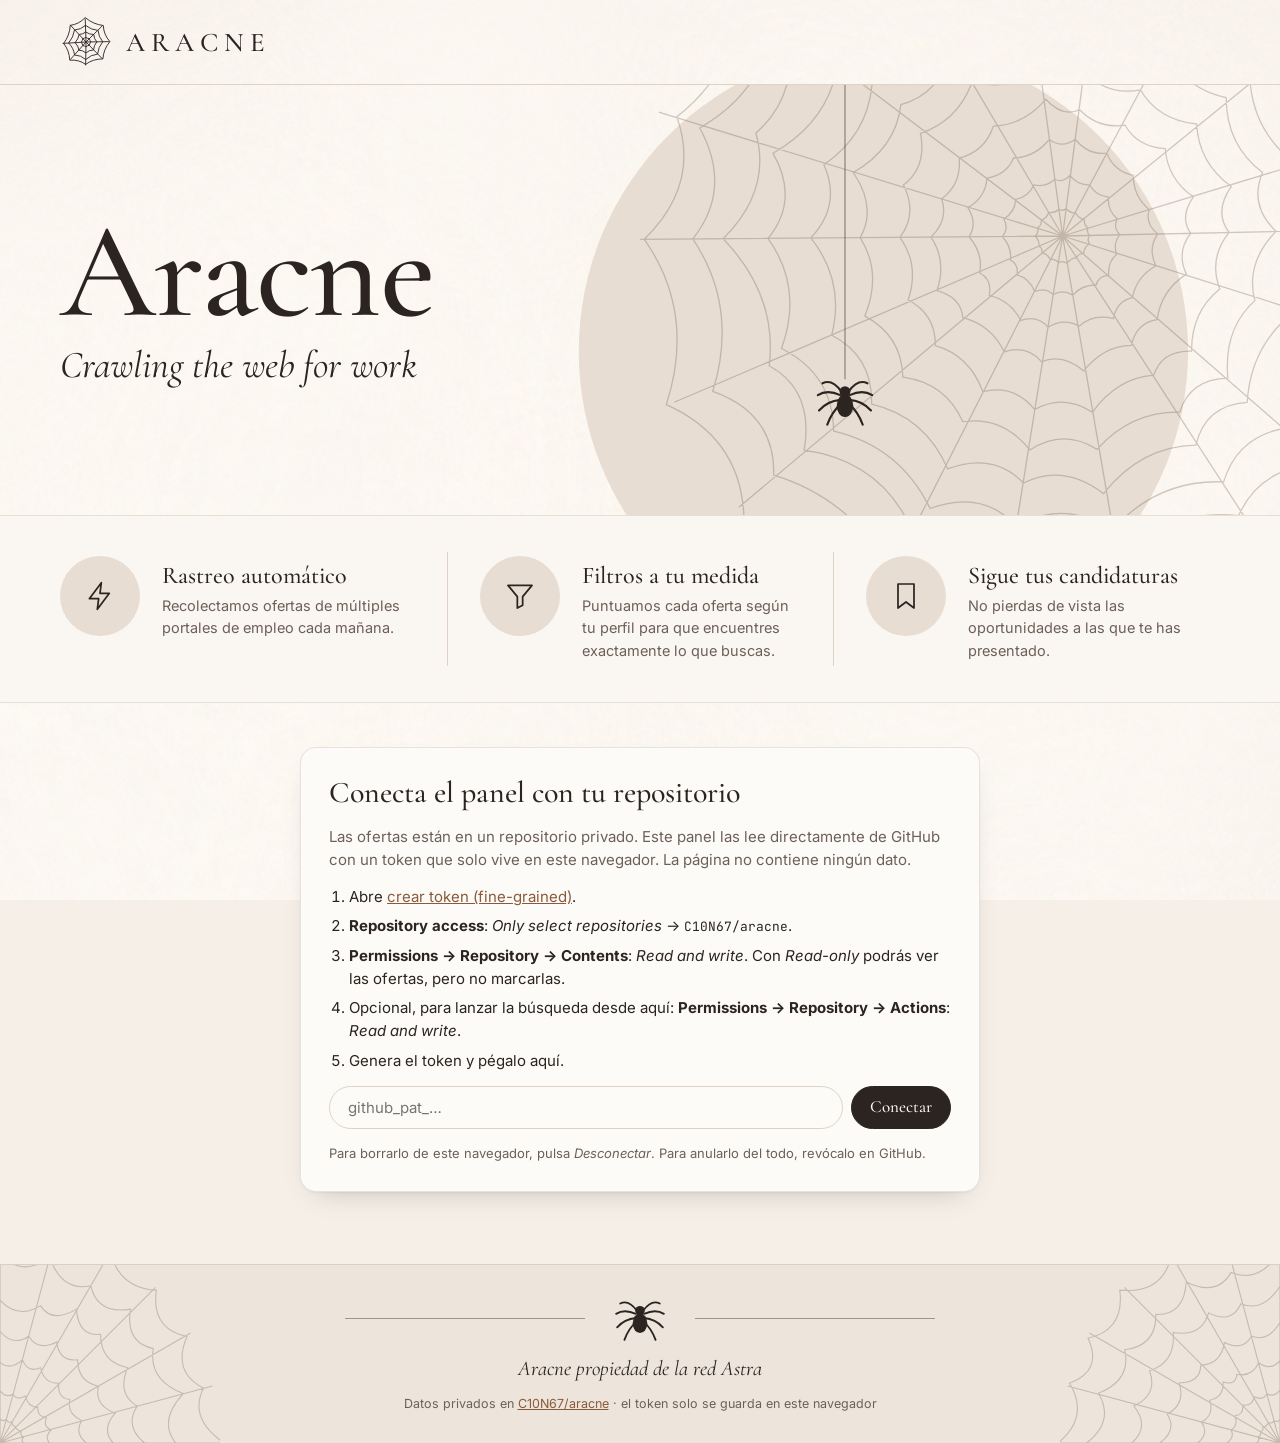
==== commit fdf7f89a: "Fog on the rest of the site: profile, homelab, TFG and Aracne Shared js/fog.js with the same fog as " ====
--- a/aracne/index.html
+++ b/aracne/index.html
@@ -610,7 +610,7 @@
 <footer class="foot">
 	<svg class="corner l" viewBox="0 0 200 200" aria-hidden="true"><path d="M0.0 200.0L0.0 0.0M0.0 200.0L51.8 6.8M0.0 200.0L100.0 26.8M0.0 200.0L141.4 58.6M0.0 200.0L173.2 100.0M0.0 200.0L193.2 148.2M0.0 200.0L200.0 200.0M0.0 178.1Q2.5 180.9 5.7 178.5Q7.3 182.1 10.9 180.7Q11.1 184.9 14.4 185.0Q14.8 188.6 19.3 189.2Q17.9 192.9 21.4 194.7Q18.8 197.7 21.3 200.0M0.0 152.3Q5.1 159.5 11.7 155.6Q15.3 161.6 23.2 157.3Q25.3 167.0 34.4 167.7Q33.7 175.7 42.2 177.2Q38.9 184.8 46.3 188.2Q40.2 194.8 45.0 200.0M0.0 126.7Q9.0 134.5 20.5 124.4Q25.3 136.6 36.9 131.6Q39.8 146.0 53.6 145.7Q51.5 158.8 63.4 160.6Q60.6 173.7 74.3 179.6Q67.2 191.0 78.5 200.0M0.0 98.4Q11.5 112.6 26.2 102.9Q34.2 116.8 51.5 108.1Q53.7 126.3 70.6 124.4Q70.5 144.0 89.5 148.5Q85.5 165.4 104.7 172.9Q91.5 188.1 103.1 200.0M0.0 70.2Q16.2 87.9 36.8 75.1Q46.8 91.5 69.6 78.3Q70.9 103.0 91.4 101.2Q91.3 126.4 116.1 131.6Q106.0 155.1 124.8 166.4Q112.7 185.2 131.5 200.0M0.0 28.2Q19.9 50.1 45.2 31.0Q56.2 62.8 82.5 57.0Q88.5 83.5 118.7 78.3Q113.6 108.7 139.4 114.2Q134.6 142.5 166.6 155.1Q143.6 180.2 159.7 200.0M0.0 3.2Q23.0 24.8 52.3 -1.3Q66.3 32.0 98.4 19.4Q105.8 59.5 142.1 61.2Q137.3 96.4 170.0 103.2Q156.2 135.4 185.0 150.1Q171.1 178.0 203.8 200.0" /></svg>
 	<svg class="corner r" viewBox="0 0 200 200" aria-hidden="true"><path d="M200.0 200.0L0.0 200.0M200.0 200.0L6.8 148.2M200.0 200.0L26.8 100.0M200.0 200.0L58.6 58.6M200.0 200.0L100.0 26.8M200.0 200.0L148.2 6.8M200.0 200.0L200.0 0.0M178.7 200.0Q181.9 197.5 180.1 194.3Q183.5 192.8 182.4 189.3Q185.4 188.9 184.3 185.5Q188.4 185.4 189.3 181.3Q193.0 182.8 194.7 179.6Q197.7 181.7 200.0 178.8M151.6 200.0Q159.1 194.8 155.5 188.2Q162.3 184.0 159.0 175.3Q167.1 174.0 166.2 165.6Q174.8 166.4 176.6 158.0Q184.5 161.8 188.2 155.2Q194.8 159.0 200.0 151.6M125.1 200.0Q135.7 191.7 128.8 181.0Q140.5 174.5 136.1 161.1Q149.1 158.5 148.2 144.6Q160.0 148.1 160.8 137.5Q174.3 140.5 180.7 127.1Q191.5 135.0 200.0 125.1M90.6 200.0Q106.8 188.5 97.5 173.8Q114.5 164.5 108.3 145.4Q127.9 144.9 127.9 129.3Q146.1 128.7 149.6 108.6Q166.5 117.0 174.1 102.7Q188.6 109.0 200.0 90.5M65.3 200.0Q82.2 185.2 67.0 166.3Q89.3 156.3 81.4 134.3Q105.1 126.9 102.9 99.6Q128.7 103.8 135.1 81.7Q155.8 92.3 164.5 73.4Q184.4 81.6 200.0 57.5M24.1 200.0Q50.0 180.1 34.9 154.7Q65.2 142.8 58.8 115.3Q88.1 111.3 87.0 83.1Q112.8 84.2 114.8 53.6Q142.9 67.3 155.5 44.9Q180.4 55.4 200.0 26.4M-1.7 200.0Q27.1 176.1 8.7 145.7Q39.1 134.2 25.5 104.8Q59.1 97.0 54.3 61.0Q92.2 64.8 100.7 31.8Q133.6 42.5 148.5 10.2Q177.4 27.3 200.0 -2.6" /></svg>
-	<div class="foot-mark" aria-hidden="true"><span class="rule"></span><svg><use href="#spider" /></svg><span class="rule"></span></div>
+	<div class="foot-mark" aria-hidden="true" data-hermes-gate><span class="rule"></span><svg><use href="#spider" /></svg><span class="rule"></span></div>
 	<p>Aracne propiedad de la red Astra</p>
 	<small>Datos privados en <a href="https://github.com/C10N67/aracne" target="_blank" rel="noopener">C10N67/aracne</a> · el token solo se guarda en este navegador</small>
 </footer>
@@ -1623,5 +1623,7 @@
 	start();
 })();
 </script>
+<script src="/js/hermes-gate.js" defer></script>
+<script src="/js/fog.js" data-density=".85" data-dark="150,135,120" data-alpha-dark=".26" data-light="252,248,242" data-alpha-light=".6" defer></script>
 </body>
 </html>
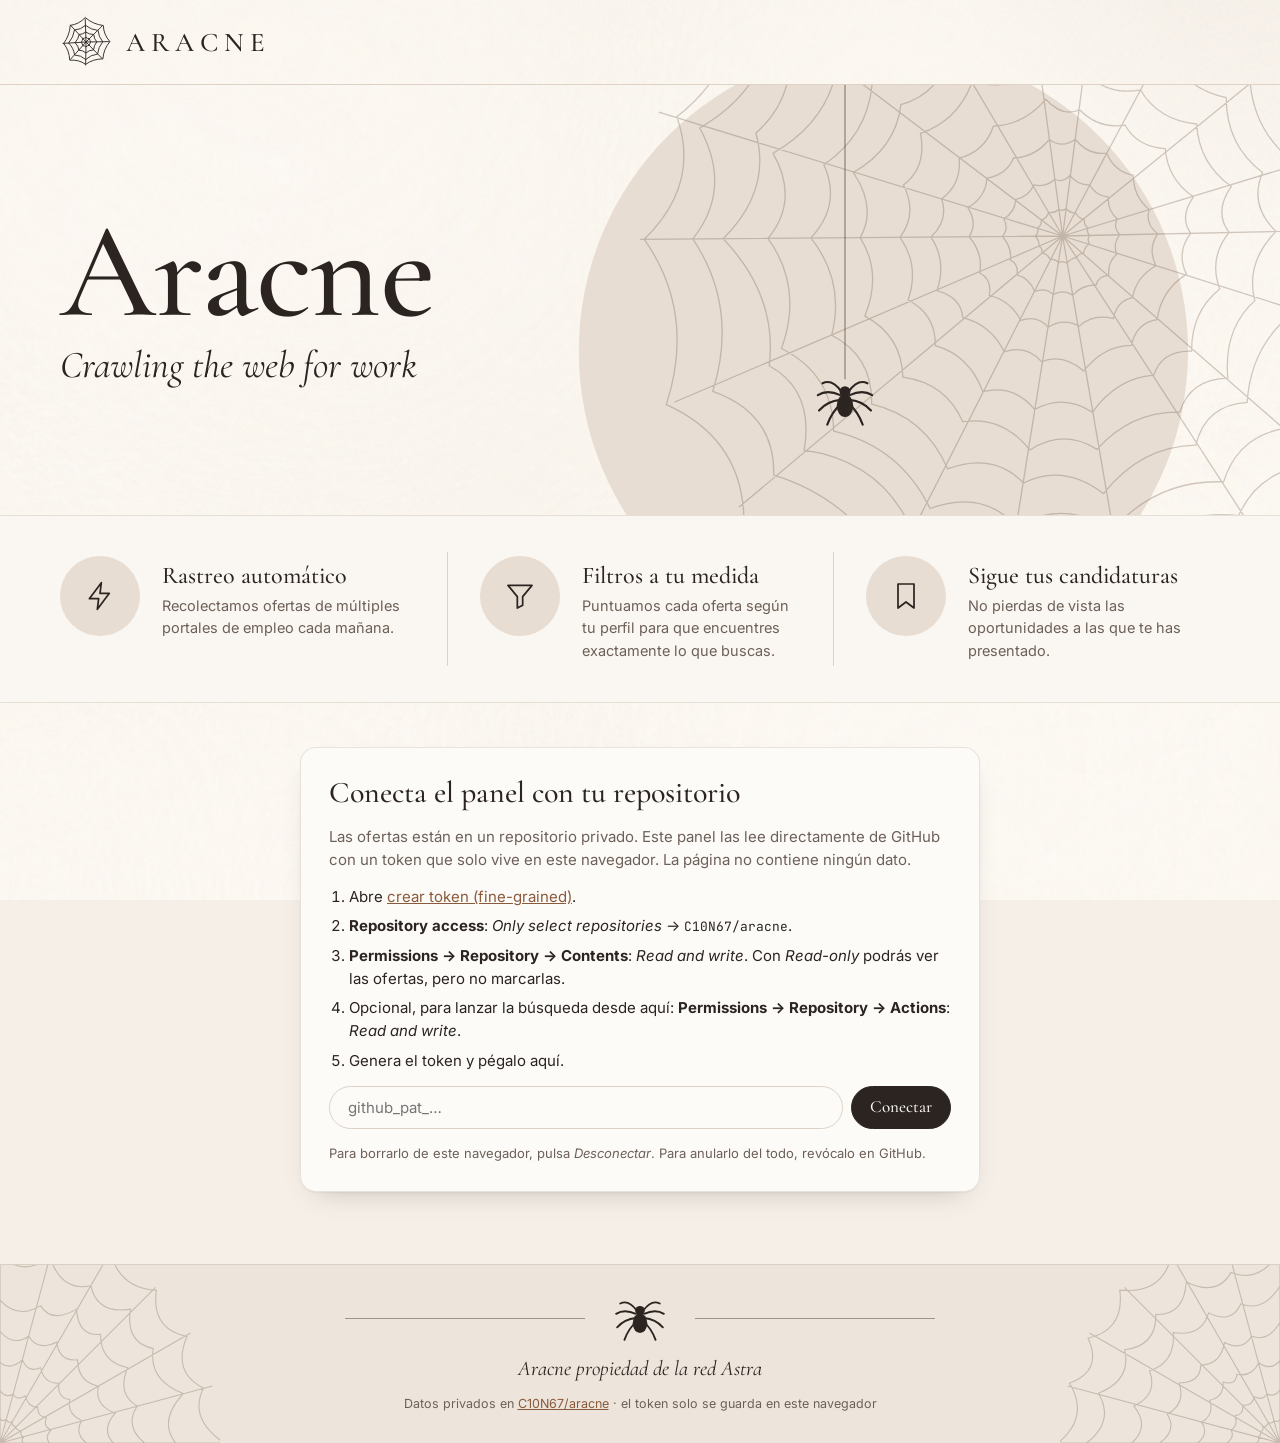
==== commit e9d398f1: "Visit counter (GoatCounter) that ignores the owner's own visits js/visitas.js loads GoatCounter (fre" ====
--- a/aracne/index.html
+++ b/aracne/index.html
@@ -449,6 +449,7 @@
 		.toast.bad { background: var(--bad); color: #fff; }
 		@media (prefers-reduced-motion: no-preference) { .toast { animation: up .18s ease-out; } @keyframes up { from { opacity: 0; translate: 0 8px; } } }
 	</style>
+	<script src="/js/visitas.js" defer></script>
 </head>
 <body>
 
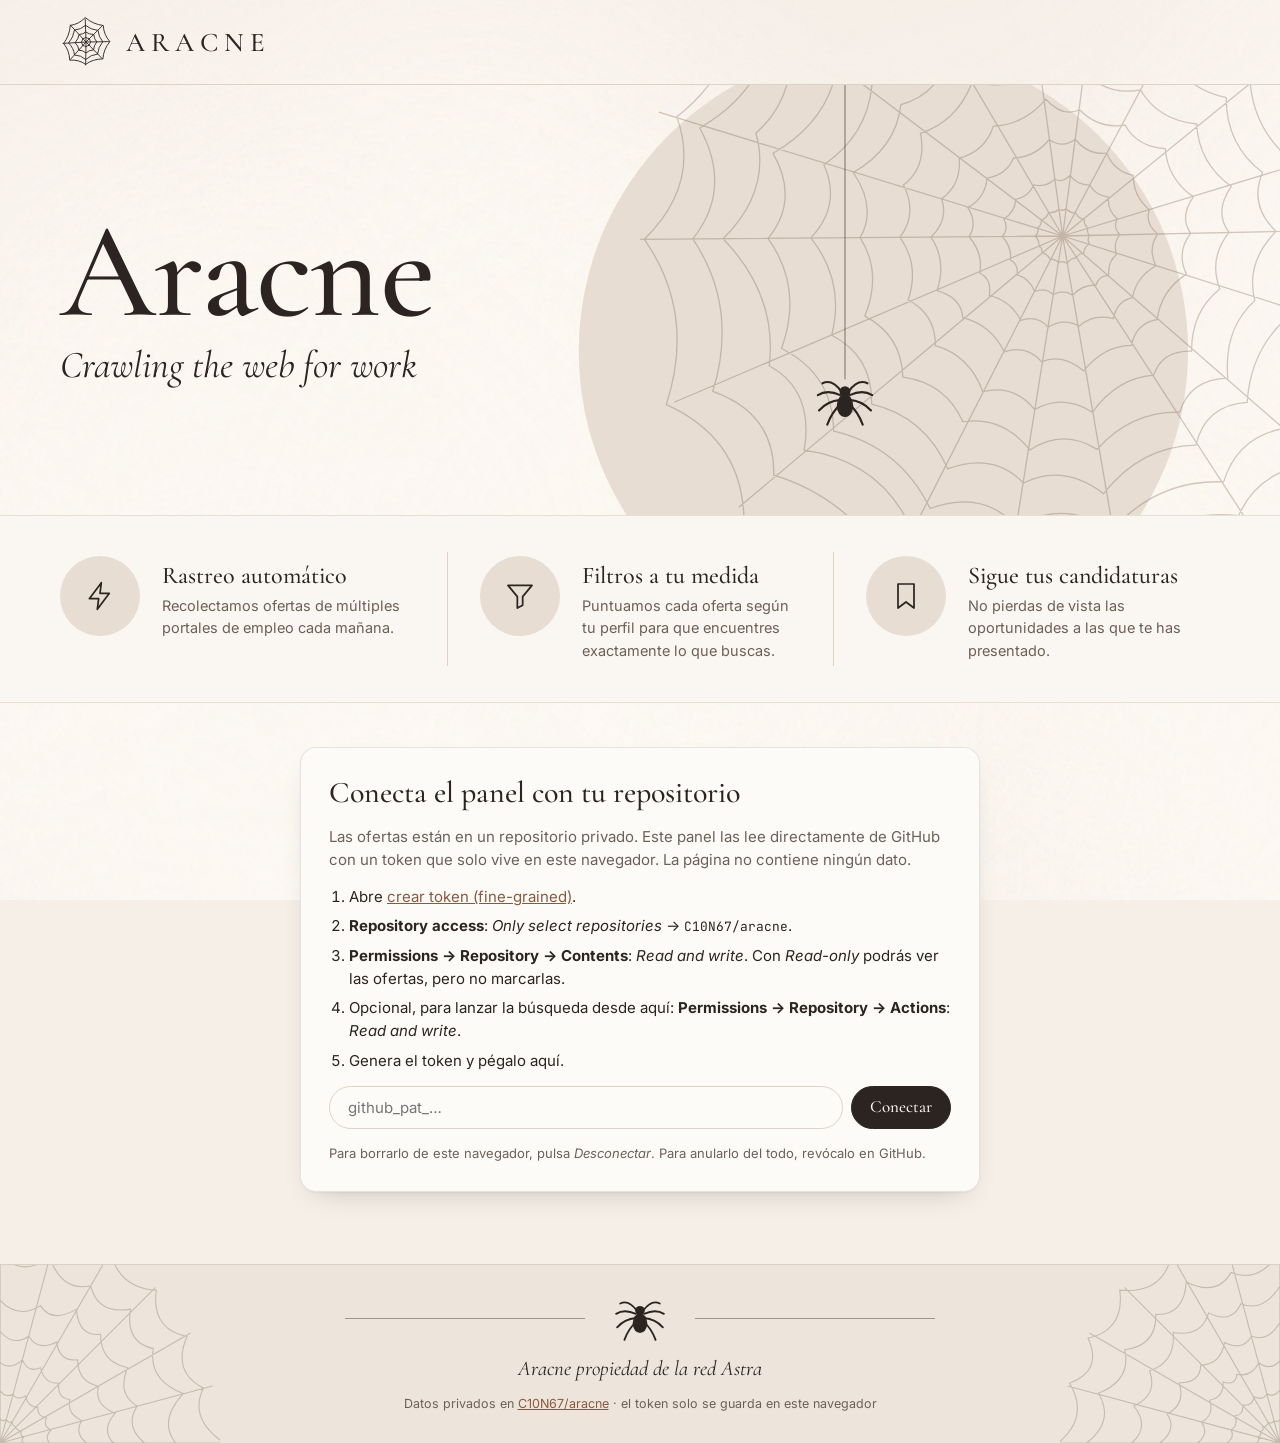
==== commit 5ec0ee03: "Aracne panel: show where else an offer is published Cards list the otras_fuentes column as 'También " ====
--- a/aracne/index.html
+++ b/aracne/index.html
@@ -355,6 +355,10 @@
 		.links a { color: var(--accent); text-decoration: none; }
 		.links a:hover { text-decoration: underline; }
 		.links .muted { color: var(--text-muted); }
+		.also { display: flex; flex-wrap: wrap; gap: 2px 12px; font-size: 13px; padding-top: 6px; }
+		.also .muted { color: var(--text-muted); }
+		.also a { color: var(--accent); text-decoration: none; }
+		.also a:hover { text-decoration: underline; }
 		.side { display: flex; flex-wrap: wrap; gap: 8px; align-items: center; }
 		.apply {
 			flex: 1 1 170px; cursor: pointer; border: 1px solid var(--text); background: transparent; color: var(--text);
@@ -1278,6 +1282,14 @@
 	const SOURCE_LABELS = { adzuna: "Adzuna", jooble: "Jooble", infojobs: "InfoJobs", remotive: "Remotive", greenhouse: "Greenhouse",
 		lever: "Lever", linkedin: "LinkedIn", uc3m: "UC3M", careers: "Webs de empresas" };
 	const sourceLabel = (f) => SOURCE_LABELS[(f || "").toLowerCase()] || f || "?";
+	/* La misma oferta en otras webs (columna otras_fuentes: «LinkedIn https://… | adzuna https://…») */
+	function alsoOn(o) {
+		return (o.otras_fuentes || "").split(" | ").map((p) => {
+			const i = p.trim().lastIndexOf(" ");
+			return i > 0 ? [p.trim().slice(0, i), p.trim().slice(i + 1)] : null;
+		}).filter((x) => x && /^https?:\/\//.test(x[1]));
+	}
+	const sourcesOf = (o) => [o.fuente, ...alsoOn(o).map(([s]) => s)].filter(Boolean);
 	const safeUrl = (u) => (/^https?:\/\//i.test(u || "") ? u : "#");
 	const hostOf = (u) => { try { return new URL(u).hostname.replace(/^www\./, ""); } catch { return ""; } };
 	const searchUrl = (o) => "https://www.google.com/search?q=" +
@@ -1316,7 +1328,7 @@
 		if (prefs.view === "applied" && (!applied(o) || rejected(o))) return false;
 		if (prefs.view === "rejected" && !rejected(o)) return false;
 		if (prefs.view === "discarded" && (!discarded(o) || rejected(o))) return false;
-		if (prefs.source && o.fuente !== prefs.source) return false;
+		if (prefs.source && !sourcesOf(o).includes(prefs.source)) return false;
 		if (prefs.remote && !(o.remoto || "").trim()) return false;
 		const q = $("q").value.trim().toLowerCase();
 		if (q && !`${o.puesto} ${o.empresa} ${o.ubicacion} ${o.notas} ${o.estado} ${o.resumen || ""} ${o.coincidencias || ""} ${sourceLabel(o.fuente)}`.toLowerCase().includes(q)) return false;
@@ -1364,8 +1376,8 @@
 
 	function renderSources() {
 		const sel = $("source");
-		const n = (f) => rows.filter((o) => o.fuente === f).length;
-		const sources = [...new Set(rows.map((o) => o.fuente).filter(Boolean))]
+		const n = (f) => rows.filter((o) => sourcesOf(o).includes(f)).length;
+		const sources = [...new Set(rows.flatMap(sourcesOf).filter(Boolean))]
 			.sort((a, b) => sourceLabel(a).localeCompare(sourceLabel(b), "es", { sensitivity: "base" }));
 		const cur = prefs.source;
 		sel.replaceChildren(el("option", { value: "" }, "Todas las fuentes"),
@@ -1493,6 +1505,8 @@
 						? el("a", { href: searchUrl(o), target: "_blank", rel: "noopener noreferrer", title: "Busca esta oferta fuera del agregador" }, "Buscar en su web ↗")
 						: null,
 				el("a", { href: safeUrl(o.url), target: "_blank", rel: "noopener noreferrer" }, `Ver en ${o.fuente ? sourceLabel(o.fuente) : "la fuente"} ↗`)),
+			alsoOn(o).length ? el("div", { class: "also" }, el("span", { class: "muted" }, "También en:"),
+				alsoOn(o).map(([src, url]) => el("a", { href: safeUrl(url), target: "_blank", rel: "noopener noreferrer" }, `${sourceLabel(src)} ↗`))) : null,
 			el("div", { class: "side" },
 				applyBtn,
 				stateSel),
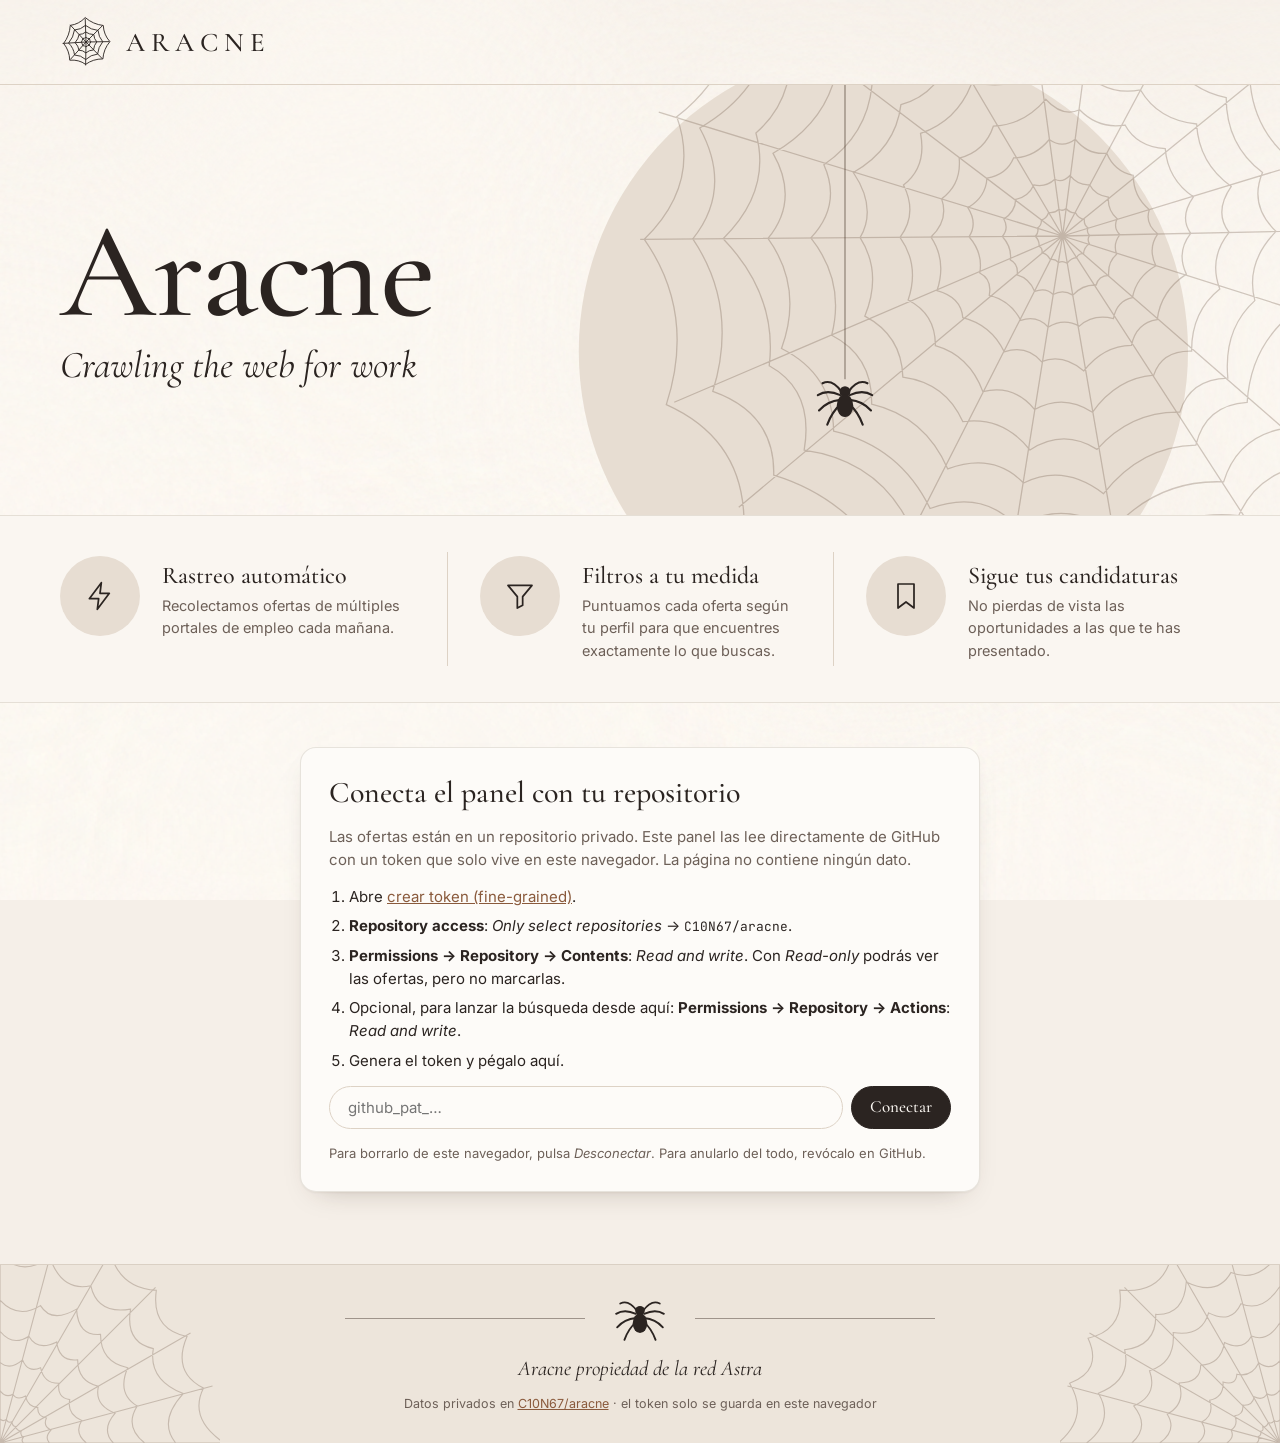
==== commit 793b3392: "Aracne: apartado Internacional con el país de cada oferta Selector España / Internacional / Todo, fi" ====
--- a/aracne/index.html
+++ b/aracne/index.html
@@ -248,6 +248,11 @@
 		.seg .c { font: 11.5px var(--mono); margin-left: 5px; opacity: .75; }
 		.filters select { border-radius: 999px; padding-inline: 14px; font-size: 14px; }
 		.count { color: var(--text-muted); font-size: 13px; margin-left: auto; }
+		/* España / Internacional */
+		.scopes { display: flex; flex-wrap: wrap; gap: 10px 14px; align-items: center; margin: -6px 0 16px; }
+		.scopes .seg button { font-size: 17.5px; }
+		.scopes .hint { font-size: 13px; color: var(--text-muted); }
+		.country { font-weight: 600; color: var(--text); }
 
 		.list { display: grid; grid-template-columns: repeat(auto-fill, minmax(min(100%, 360px), 1fr)); gap: 20px; align-items: stretch; }   /* todas las tarjetas de una fila, tan altas como la más alta */
 		.job {
@@ -489,6 +494,7 @@
 			<a href="#inicio" aria-current="true" aria-label="Inicio"><svg class="i"><use href="#i-home" /></svg></a>
 			<a href="#ofertas" data-goto="pending">Ofertas</a>
 			<a href="#ofertas" data-goto="applied">Candidaturas</a>
+			<a href="#ofertas" data-scope="intl">Internacional</a>
 			<a href="#ajustes" data-tune>Ajustes</a>
 			<a href="https://github.com/C10N67/aracne/blob/main/reports/latest.md" target="_blank" rel="noopener">Último informe</a>
 		</nav>
@@ -588,6 +594,16 @@
 			<button class="more" id="seeAll" type="button">Ver todas <svg class="i"><use href="#i-arrow" /></svg></button>
 		</div>
 
+		<div class="scopes">
+			<div class="seg" role="group" aria-label="Dónde" id="scopeSeg">
+				<button type="button" data-scope="es" aria-pressed="true">🇪🇸 España<span class="c"></span></button>
+				<button type="button" data-scope="intl" aria-pressed="false">🌍 Internacional<span class="c"></span></button>
+				<button type="button" data-scope="all" aria-pressed="false">Todo<span class="c"></span></button>
+			</div>
+			<select id="country" aria-label="País" hidden><option value="">Todos los países</option></select>
+			<span class="hint" id="scopeHint" hidden>Países angloparlantes o donde se trabaja en inglés</span>
+		</div>
+
 		<div class="filters">
 			<div class="seg" role="group" aria-label="Estado" id="seg">
 				<button type="button" data-view="pending" aria-pressed="true">Pendientes<span class="c"></span></button>
@@ -706,7 +722,7 @@
 	let token = store.get(TOKEN_KEY);
 	let header = [], rows = [], sha = null;
 	let canWrite = true;
-	const prefs = Object.assign({ view: "pending", sort: "score", source: "", remote: false, notify: false },
+	const prefs = Object.assign({ view: "pending", sort: "score", source: "", remote: false, notify: false, scope: "es", country: "" },
 		(() => { try { return JSON.parse(store.get(PREFS_KEY) || "{}"); } catch { return {}; } })());
 
 	/* ---------- CSV (compatible con el módulo csv de Python) ---------- */
@@ -1290,6 +1306,12 @@
 		}).filter((x) => x && /^https?:\/\//.test(x[1]));
 	}
 	const sourcesOf = (o) => [o.fuente, ...alsoOn(o).map(([s]) => s)].filter(Boolean);
+	/* País de la oferta (columnas pais / codigo_pais). Sin código o «ES» = España. */
+	const countryCode = (o) => (o.codigo_pais || "").trim().toUpperCase();
+	const isIntl = (o) => !["", "ES"].includes(countryCode(o));
+	const inScope = (o) => prefs.scope === "all" || (prefs.scope === "intl") === isIntl(o);
+	const flag = (code) => /^[A-Z]{2}$/.test(code || "") ? String.fromCodePoint(...[...code].map((c) => 0x1F1A5 + c.charCodeAt(0))) : "";
+	const countryLabel = (o) => (o.pais || "").trim() || countryCode(o) || (isIntl(o) ? "" : "España");
 	const safeUrl = (u) => (/^https?:\/\//i.test(u || "") ? u : "#");
 	const hostOf = (u) => { try { return new URL(u).hostname.replace(/^www\./, ""); } catch { return ""; } };
 	const searchUrl = (o) => "https://www.google.com/search?q=" +
@@ -1324,6 +1346,8 @@
 
 	function matches(o) {
 		if (tooOld(o)) return false;
+		if (!inScope(o)) return false;
+		if (prefs.scope !== "es" && prefs.country && countryCode(o) !== prefs.country) return false;
 		if (prefs.view === "pending" && (applied(o) || discarded(o) || rejected(o))) return false;
 		if (prefs.view === "applied" && (!applied(o) || rejected(o))) return false;
 		if (prefs.view === "rejected" && !rejected(o)) return false;
@@ -1331,7 +1355,7 @@
 		if (prefs.source && !sourcesOf(o).includes(prefs.source)) return false;
 		if (prefs.remote && !(o.remoto || "").trim()) return false;
 		const q = $("q").value.trim().toLowerCase();
-		if (q && !`${o.puesto} ${o.empresa} ${o.ubicacion} ${o.notas} ${o.estado} ${o.resumen || ""} ${o.coincidencias || ""} ${sourceLabel(o.fuente)}`.toLowerCase().includes(q)) return false;
+		if (q && !`${o.puesto} ${o.empresa} ${o.ubicacion} ${o.notas} ${o.estado} ${o.resumen || ""} ${o.coincidencias || ""} ${sourceLabel(o.fuente)} ${o.pais || ""}`.toLowerCase().includes(q)) return false;
 		return true;
 	}
 	function sorted(list) {
@@ -1362,19 +1386,49 @@
 		$("featApplied").replaceChildren(b(sent.length), sent.length === 1 ? " candidatura enviada · " : " candidaturas enviadas · ",
 			b(inProcess.length), " en proceso · ", b(nRejected), nRejected === 1 ? " rechazada" : " rechazadas");
 
-		const counts = { pending: pending.length, applied: sent.filter((o) => !rejected(o)).length, rejected: nRejected,
-			discarded: rows.filter((o) => discarded(o) && !rejected(o)).length, all: rows.length - hiddenOld };
+		// Los contadores de estado, del apartado elegido (España / Internacional / Todo)
+		const sc = rows.filter((o) => inScope(o) && (prefs.scope === "es" || !prefs.country || countryCode(o) === prefs.country));
+		const counts = { pending: sc.filter((o) => !applied(o) && !discarded(o) && !rejected(o) && !tooOld(o)).length,
+			applied: sc.filter((o) => applied(o) && !rejected(o)).length, rejected: sc.filter(rejected).length,
+			discarded: sc.filter((o) => discarded(o) && !rejected(o)).length, all: sc.filter((o) => !tooOld(o)).length };
+		const live = (o) => !applied(o) && !discarded(o) && !rejected(o) && !tooOld(o);
+		const scopeCounts = { es: rows.filter((o) => !isIntl(o) && live(o)).length, intl: rows.filter((o) => isIntl(o) && live(o)).length,
+			all: rows.filter(live).length };
+		for (const btn of $("scopeSeg").querySelectorAll("button")) {
+			btn.setAttribute("aria-pressed", String(btn.dataset.scope === prefs.scope));
+			btn.querySelector(".c").textContent = scopeCounts[btn.dataset.scope];
+			btn.title = "Pendientes de revisar";
+		}
+		$("country").hidden = prefs.scope === "es";
+		$("scopeHint").hidden = prefs.scope !== "intl";
 		for (const btn of $("seg").querySelectorAll("button")) {
 			btn.setAttribute("aria-pressed", String(btn.dataset.view === prefs.view));
 			btn.querySelector(".c").textContent = counts[btn.dataset.view];
 		}
-		$("listTitle").textContent = VIEW_TITLES[prefs.view] || VIEW_TITLES.all;
+		$("listTitle").textContent = (VIEW_TITLES[prefs.view] || VIEW_TITLES.all) +
+			(prefs.scope === "intl" ? (prefs.country ? ` · ${flag(prefs.country)} ${countryNames()[prefs.country] || prefs.country}` : " en el extranjero")
+				: prefs.scope === "es" ? " en España" : "");
 		$("seeAll").hidden = prefs.view === "all";
 		const maxDate = rows.reduce((m, o) => (o.encontrada > m ? o.encontrada : m), "");
 		$("stamp").textContent = maxDate ? `· datos hasta ${maxDate}` : "";
 	}
 
+	function countryNames() {
+		const names = {};
+		for (const o of rows) if (isIntl(o)) names[countryCode(o)] = names[countryCode(o)] || countryLabel(o);
+		return names;
+	}
+	function renderCountries() {
+		const names = countryNames();
+		const n = (c) => rows.filter((o) => countryCode(o) === c && !tooOld(o)).length;
+		const codes = Object.keys(names).sort((a, b) => names[a].localeCompare(names[b], "es"));
+		if (prefs.country && !names[prefs.country]) { prefs.country = ""; savePrefs(); }
+		$("country").replaceChildren(el("option", { value: "" }, "Todos los países"),
+			...codes.map((c) => el("option", { value: c, selected: c === prefs.country }, `${flag(c)} ${names[c]} (${n(c)})`)));
+	}
+
 	function renderSources() {
+		renderCountries();
 		const sel = $("source");
 		const n = (f) => rows.filter((o) => sourcesOf(o).includes(f)).length;
 		const sources = [...new Set(rows.flatMap(sourcesOf).filter(Boolean))]
@@ -1418,6 +1472,7 @@
 					el("div", { class: "chips" }, tags.map((t) => el("span", { class: "chip" }, t)))) : null,
 				el("dl", { class: "facts" },
 					fact("Empresa", o.empresa),
+					fact("País", countryLabel(o) ? `${flag(countryCode(o) || "ES")} ${countryLabel(o)}` : ""),
 					fact("Ubicación", o.ubicacion || (remote ? "Remoto" : "")),
 					fact("Modalidad", remote ? "Remoto" : "Presencial o híbrido"),
 					fact("Salario", o.salario || "No indicado"),
@@ -1488,7 +1543,10 @@
 						: el("span", { class: "co" }, o.empresa)) : null),
 				el("span", { class: "score" + (pts >= 15 ? " hi" : pts >= 9 ? " mid" : ""), title: "Puntuación según tu perfil" }, o.puntos ? `${pts} pts` : "–")),
 			el("div", { class: "meta" },
-				el("span", { class: "it" }, icon("pin"), o.ubicacion || (remote ? "Remoto" : "Sin ubicación")),
+				el("span", { class: "it" }, icon("pin"), isIntl(o)
+					? el("span", {}, el("span", { class: "country", title: "País de la oferta" }, `${flag(countryCode(o))} ${countryLabel(o)}`),
+						o.ubicacion ? ` · ${o.ubicacion}` : (remote ? " · Remoto" : ""))
+					: o.ubicacion || (remote ? "Remoto" : "Sin ubicación")),
 				age
 					? el("span", { class: "it" + (h <= 48 ? " age-fresh" : ""), title: `Publicada el ${new Date(o.publicada).toLocaleString("es-ES")}${o.encontrada ? " · encontrada el " + o.encontrada : ""}` }, icon("clock"), age)
 					: el("span", { class: "it", title: o.encontrada ? `Encontrada el ${o.encontrada}` : "" }, icon("clock"), "Encontrada " + whenLabel(o.encontrada).toLowerCase()),
@@ -1517,12 +1575,15 @@
 	function render() {
 		renderStats();
 		const visible = sorted(rows.filter(matches));
-		const old = rows.filter(tooOld).length;
-		$("count").textContent = `${visible.length} de ${rows.length - old}` +
+		const scoped = rows.filter(inScope);
+		const old = scoped.filter(tooOld).length;
+		$("count").textContent = `${visible.length} de ${scoped.length - old}` +
 			(old ? ` · ${old} pendiente${old === 1 ? "" : "s"} de más de ${maxAgeDays} días oculta${old === 1 ? "" : "s"}` : "");
 		const list = $("list");
 		if (!rows.length) {
 			list.replaceChildren(el("p", { class: "empty" }, "Todavía no hay ofertas en ofertas.csv. Aparecerán tras la próxima búsqueda."));
+		} else if (prefs.scope === "intl" && !rows.some(isIntl)) {
+			list.replaceChildren(el("p", { class: "empty" }, "Todavía no hay ofertas del extranjero. Aparecerán tras la próxima búsqueda (la internacional se hace una vez al día, o al pulsar Buscar ahora)."));
 		} else if (!visible.length) {
 			list.replaceChildren(el("p", { class: "empty" }, prefs.view === "pending"
 				? "No te queda ninguna oferta pendiente con estos filtros."
@@ -1597,6 +1658,15 @@
 		if (b) setView(b.dataset.view);
 	});
 	$("seeAll").addEventListener("click", () => setView("all"));
+	function setScope(sc) { prefs.scope = sc; savePrefs(); renderSources(); render(); }
+	$("scopeSeg").addEventListener("click", (e) => {
+		const b = e.target.closest("button[data-scope]");
+		if (b) setScope(b.dataset.scope);
+	});
+	for (const a of document.querySelectorAll("nav.menu a[data-scope]")) {
+		a.addEventListener("click", () => setScope(a.dataset.scope));
+	}
+	$("country").addEventListener("change", (e) => { prefs.country = e.target.value; savePrefs(); render(); });
 	for (const a of document.querySelectorAll("nav.menu a[data-goto]")) {
 		a.addEventListener("click", () => setView(a.dataset.goto));
 	}
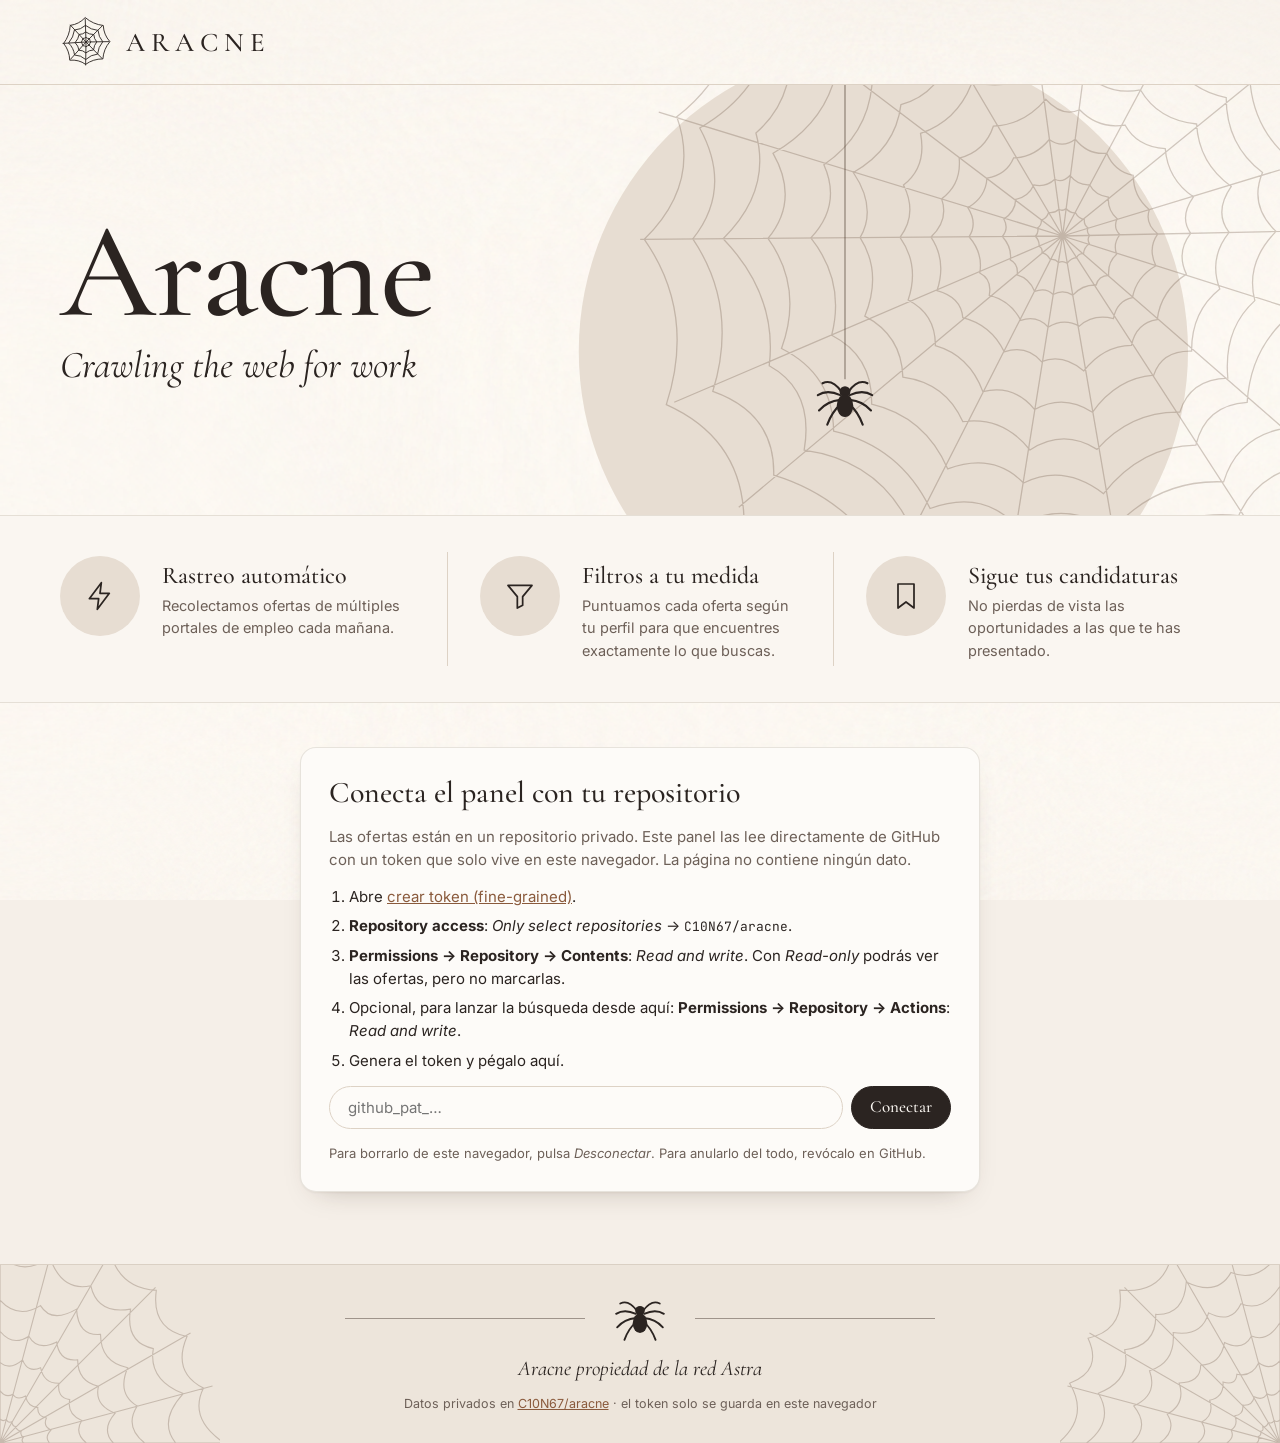
==== commit 5fa874fa: "Aracne: botón «Solo España» aparte del de España + extranjero Dos botones para lanzar la búsqueda: «" ====
--- a/aracne/index.html
+++ b/aracne/index.html
@@ -539,7 +539,8 @@
 				<div class="if-on">
 					<p class="runstatus" id="runStatus" aria-live="polite"><span class="dot"></span><span>Consultando la última búsqueda…</span></p>
 					<div class="row">
-						<button class="btn primary sm" id="runBtn" type="button">Buscar ahora</button>
+						<button class="btn primary sm" id="runEsBtn" type="button" data-alcance="espana">Solo España</button>
+						<button class="btn sm" id="runBtn" type="button" data-alcance="todo">España + extranjero</button>
 						<label class="chk" title="Abrir el issue y enviar el email con las ofertas nuevas"><input type="checkbox" id="notify" /> Enviar avisos</label>
 					</div>
 				</div>
@@ -1012,24 +1013,35 @@
 		else if (isRunning(w)) {
 			dot = "run";
 			text = w.status === "in_progress"
-				? [el("b", {}, "Buscando ofertas…"), ` ${elapsed(w.run_started_at || w.created_at)}`]
+				? [el("b", {}, whereOf(w) ? `Buscando ofertas (${whereOf(w)})…` : "Buscando ofertas…"), ` ${elapsed(w.run_started_at || w.created_at)}`]
 				: [el("b", {}, "En cola…"), " esperando a GitHub"];
 			link = w.html_url;
 		} else {
 			const ok = w.conclusion === "success";
 			dot = ok ? "ok" : "bad";
-			const how = w.event === "schedule" ? "automática" : "manual";
+			const how = w.event === "schedule" ? "automática · solo España" : `manual${whereOf(w) ? " · " + whereOf(w) : ""}`;
 			text = [ok ? "Última búsqueda " : "La última búsqueda falló ", el("b", {}, ago(w.updated_at || w.created_at)), ` · ${how}`];
 			link = w.html_url;
 		}
 		$("runStatus").replaceChildren(el("span", { class: "dot " + dot }), el("span", {}, ...text),
 			...(link ? [el("a", { href: safeUrl(link), target: "_blank", rel: "noopener noreferrer" }, "Ver registro ↗")] : []));
 		const busy = run.waitingSince || isRunning(w);
-		const btn = $("runBtn");
-		btn.disabled = !!busy;
-		btn.textContent = busy ? "Buscando…" : "Buscar ahora";
-		btn.title = busy ? "Ya hay una búsqueda en marcha" : "Ejecuta ahora el workflow «Buscar empleo» en GitHub Actions";
-	}
+		// Qué búsqueda está en marcha: la que acabas de lanzar o la que dice el título de la ejecución
+		const active = run.waitingSince ? run.alcance : /todo|extranjero/i.test(whereOf(w)) ? "todo" : "espana";
+		for (const b of RUN_BTNS()) {
+			b.disabled = !!busy;
+			b.textContent = busy && b.dataset.alcance === active ? "Buscando…" : RUN_LABELS[b.dataset.alcance];
+			b.title = busy ? "Ya hay una búsqueda en marcha" : RUN_TITLES[b.dataset.alcance];
+		}
+	}
+	const RUN_BTNS = () => [$("runEsBtn"), $("runBtn")];
+	const RUN_LABELS = { espana: "Solo España", todo: "España + extranjero" };
+	const RUN_TITLES = {
+		espana: "Busca ahora solo en España (1–2 min). Las búsquedas automáticas también son solo de España.",
+		todo: "Busca ahora en España y en los países del apartado Internacional. Va despacio para que LinkedIn no la corte: unos 25 min.",
+	};
+	/* Dónde buscó una ejecución: va en su título («Buscar empleo · solo España») */
+	const whereOf = (w) => ((w && w.display_title) || "").split(" · ")[1] || "";
 	function schedulePoll(ms) {
 		clearTimeout(run.timer);
 		run.timer = setTimeout(pollRun, ms);
@@ -1073,15 +1085,16 @@
 			} catch (e) { toast(e.message, true); }
 		}
 	}
-	async function launch() {
-		const btn = $("runBtn");
-		btn.disabled = true;
+	/* alcance: «espana» (búsqueda rápida, solo España) o «todo» (también el extranjero, ≈ 25 min) */
+	async function launch(alcance) {
+		for (const b of RUN_BTNS()) b.disabled = true;
+		run.alcance = alcance;
 		run.error = "";
 		run.baseline = run.last ? run.last.id : 0;
 		try {
 			const r = await fetch(`${WF_API}/dispatches`, {
 				method: "POST", headers: headers({ "Content-Type": "application/json" }),
-				body: JSON.stringify({ ref: BRANCH, inputs: { notify: String(!!prefs.notify) } }),
+				body: JSON.stringify({ ref: BRANCH, inputs: { notify: String(!!prefs.notify), alcance } }),
 			});
 			if (!r.ok) throw new Error(explainActions(r.status, await r.json().catch(() => null)));
 		} catch (e) {
@@ -1090,7 +1103,8 @@
 		}
 		run.waitingSince = Date.now();
 		renderRun();
-		toast("Búsqueda lanzada en GitHub Actions");
+		toast(alcance === "espana" ? "Búsqueda en España lanzada en GitHub Actions"
+			: "Búsqueda en España y el extranjero lanzada · tarda unos 25 min");
 		schedulePoll(2500);
 	}
 
@@ -1684,7 +1698,7 @@
 	$("q").addEventListener("input", render);
 	$("notify").checked = !!prefs.notify;
 	$("notify").addEventListener("change", (e) => { prefs.notify = e.target.checked; savePrefs(); });
-	$("runBtn").addEventListener("click", launch);
+	for (const b of RUN_BTNS()) b.addEventListener("click", () => launch(b.dataset.alcance));
 	// Al volver a la pestaña, refrescar el estado si no hay nada en seguimiento.
 	document.addEventListener("visibilitychange", () => {
 		if (!document.hidden && token && !run.tracking && !run.waitingSince) pollRun();
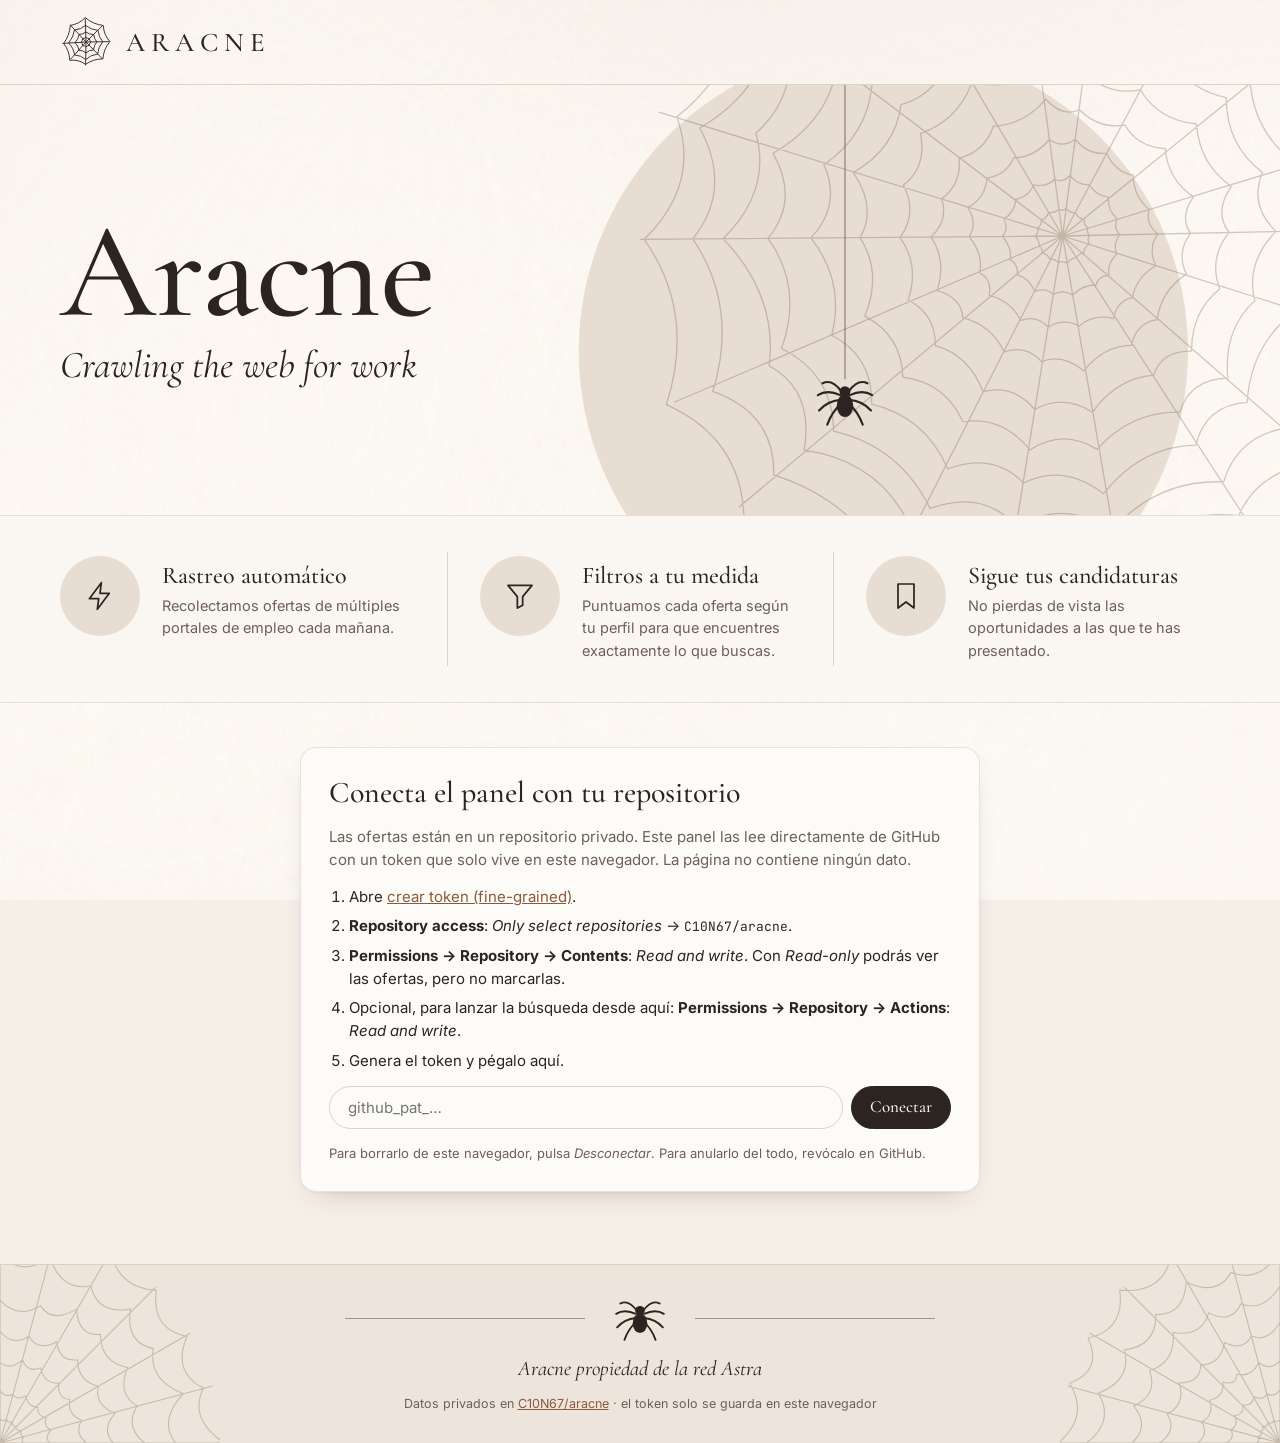
==== commit f2b360af: "Aracne: apartado «Recién graduado», separado de la búsqueda especializada - Pestañas 🎯 Especializada" ====
--- a/aracne/index.html
+++ b/aracne/index.html
@@ -248,6 +248,12 @@
 		.seg .c { font: 11.5px var(--mono); margin-left: 5px; opacity: .75; }
 		.filters select { border-radius: 999px; padding-inline: 14px; font-size: 14px; }
 		.count { color: var(--text-muted); font-size: 13px; margin-left: auto; }
+		/* Especializada / Recién graduado */
+		.profiles { display: flex; flex-wrap: wrap; gap: 10px 14px; align-items: center; margin: -6px 0 14px; }
+		.profiles .seg button { font-size: 18px; }
+		.profiles .hint { font-size: 13px; color: var(--text-muted); }
+		.tune-profile { display: flex; flex-wrap: wrap; align-items: center; gap: 8px 12px; margin: 0 0 14px; }
+		.tune-profile select { border-radius: 999px; padding-inline: 14px; }
 		/* España / Internacional */
 		.scopes { display: flex; flex-wrap: wrap; gap: 10px 14px; align-items: center; margin: -6px 0 16px; }
 		.scopes .seg button { font-size: 17.5px; }
@@ -495,6 +501,7 @@
 			<a href="#ofertas" data-goto="pending">Ofertas</a>
 			<a href="#ofertas" data-goto="applied">Candidaturas</a>
 			<a href="#ofertas" data-scope="intl">Internacional</a>
+			<a href="#ofertas" data-perfil="graduado">Recién graduado</a>
 			<a href="#ajustes" data-tune>Ajustes</a>
 			<a href="https://github.com/C10N67/aracne/blob/main/reports/latest.md" target="_blank" rel="noopener">Último informe</a>
 		</nav>
@@ -541,6 +548,11 @@
 					<div class="row">
 						<button class="btn primary sm" id="runEsBtn" type="button" data-alcance="espana">Solo España</button>
 						<button class="btn sm" id="runBtn" type="button" data-alcance="todo">España + extranjero</button>
+						<select id="runPerfil" aria-label="Qué búsqueda lanzar" title="Las dos búsquedas van por separado: cada una con sus términos y su apartado">
+							<option value="ambas">Las dos búsquedas</option>
+							<option value="especializada">🎯 Especializada</option>
+							<option value="graduado">🎓 Recién graduado</option>
+						</select>
 						<label class="chk" title="Abrir el issue y enviar el email con las ofertas nuevas"><input type="checkbox" id="notify" /> Enviar avisos</label>
 					</div>
 				</div>
@@ -595,7 +607,15 @@
 			<button class="more" id="seeAll" type="button">Ver todas <svg class="i"><use href="#i-arrow" /></svg></button>
 		</div>
 
-		<div class="scopes">
+		<div class="profiles">
+			<div class="seg" role="group" aria-label="Búsqueda" id="profileSeg">
+				<button type="button" data-perfil="especializada" aria-pressed="true" title="Kubernetes, 5G, cloud… (búsqueda especializada)">🎯 Especializada<span class="c"></span></button>
+				<button type="button" data-perfil="graduado" aria-pressed="false" title="Búsqueda generalista para recién graduados en Ingeniería de Tecnologías de Telecomunicación">🎓 Recién graduado<span class="c"></span></button>
+			</div>
+			<span class="hint" id="profileHint" hidden>Generalista · Ingeniería de Tecnologías de Telecomunicación · solo España</span>
+		</div>
+
+		<div class="scopes" id="scopes">
 			<div class="seg" role="group" aria-label="Dónde" id="scopeSeg">
 				<button type="button" data-scope="es" aria-pressed="true">🇪🇸 España<span class="c"></span></button>
 				<button type="button" data-scope="intl" aria-pressed="false">🌍 Internacional<span class="c"></span></button>
@@ -645,6 +665,15 @@
 		</div>
 		<div class="dlg-body">
 			<p class="note">Se guarda en <code class="mono">config.yaml</code> y se aplica en la próxima búsqueda. Las ofertas ya guardadas conservan su puntuación.</p>
+			<div class="tune-profile">
+				<label>Búsqueda que ajustas:
+					<select id="tProfile" aria-label="Búsqueda que ajustas">
+						<option value="especializada">🎯 Especializada</option>
+						<option value="graduado">🎓 Recién graduado</option>
+					</select>
+				</label>
+				<span class="note" id="tProfileNote"></span>
+			</div>
 			<div class="tune-grid">
 				<label>Puntuación mínima para avisarte<input type="number" id="tMin" step="0.5" /></label>
 				<label>Antigüedad máxima de las ofertas (días)<input type="number" id="tMaxAge" step="1" min="1" /></label>
@@ -723,7 +752,7 @@
 	let token = store.get(TOKEN_KEY);
 	let header = [], rows = [], sha = null;
 	let canWrite = true;
-	const prefs = Object.assign({ view: "pending", sort: "score", source: "", remote: false, notify: false, scope: "es", country: "" },
+	const prefs = Object.assign({ view: "pending", sort: "score", source: "", remote: false, notify: false, scope: "es", country: "", perfil: "especializada", runPerfil: "ambas" },
 		(() => { try { return JSON.parse(store.get(PREFS_KEY) || "{}"); } catch { return {}; } })());
 
 	/* ---------- CSV (compatible con el módulo csv de Python) ---------- */
@@ -1028,6 +1057,7 @@
 		const busy = run.waitingSince || isRunning(w);
 		// Qué búsqueda está en marcha: la que acabas de lanzar o la que dice el título de la ejecución
 		const active = run.waitingSince ? run.alcance : /todo|extranjero/i.test(whereOf(w)) ? "todo" : "espana";
+		$("runBtn").hidden = prefs.runPerfil === "graduado";   // la de recién graduado es solo en España
 		for (const b of RUN_BTNS()) {
 			b.disabled = !!busy;
 			b.textContent = busy && b.dataset.alcance === active ? "Buscando…" : RUN_LABELS[b.dataset.alcance];
@@ -1037,11 +1067,11 @@
 	const RUN_BTNS = () => [$("runEsBtn"), $("runBtn")];
 	const RUN_LABELS = { espana: "Solo España", todo: "España + extranjero" };
 	const RUN_TITLES = {
-		espana: "Busca ahora solo en España (1–2 min). Las búsquedas automáticas también son solo de España.",
+		espana: "Busca ahora solo en España (unos minutos). Las búsquedas automáticas también son solo de España.",
 		todo: "Busca ahora en España y en los países del apartado Internacional. Va despacio para que LinkedIn no la corte: unos 25 min.",
 	};
 	/* Dónde buscó una ejecución: va en su título («Buscar empleo · solo España») */
-	const whereOf = (w) => ((w && w.display_title) || "").split(" · ")[1] || "";
+	const whereOf = (w) => ((w && w.display_title) || "").split(" · ").slice(1).join(" · ");
 	function schedulePoll(ms) {
 		clearTimeout(run.timer);
 		run.timer = setTimeout(pollRun, ms);
@@ -1094,7 +1124,7 @@
 		try {
 			const r = await fetch(`${WF_API}/dispatches`, {
 				method: "POST", headers: headers({ "Content-Type": "application/json" }),
-				body: JSON.stringify({ ref: BRANCH, inputs: { notify: String(!!prefs.notify), alcance } }),
+				body: JSON.stringify({ ref: BRANCH, inputs: { notify: String(!!prefs.notify), alcance, perfil: prefs.runPerfil || "ambas" } }),
 			});
 			if (!r.ok) throw new Error(explainActions(r.status, await r.json().catch(() => null)));
 		} catch (e) {
@@ -1103,8 +1133,9 @@
 		}
 		run.waitingSince = Date.now();
 		renderRun();
-		toast(alcance === "espana" ? "Búsqueda en España lanzada en GitHub Actions"
-			: "Búsqueda en España y el extranjero lanzada · tarda unos 25 min");
+		const what = { ambas: "las dos búsquedas", especializada: "búsqueda especializada", graduado: "búsqueda de recién graduado" }[prefs.runPerfil || "ambas"];
+		toast(alcance === "espana" ? `Lanzada en GitHub Actions: ${what}, solo España`
+			: `Lanzada en GitHub Actions: ${what}, España y extranjero · tarda unos 25 min`);
 		schedulePoll(2500);
 	}
 
@@ -1144,28 +1175,48 @@
 					onclick: () => { tune.neg.splice(tune.neg.indexOf(k), 1); renderTune(); } }, "×"));
 		}) : [el("div", { class: "kw-empty" }, "Ninguna palabra resta puntos.")]));
 	}
+	/* Dónde guarda cada búsqueda sus ajustes en config.yaml: [sección, clave] */
+	function tuneKeys() {
+		const g = $("tProfile").value === "graduado";
+		return {
+			min: g ? ["graduado", "min_score"] : ["search", "min_score"],
+			kw: [g ? "graduado" : "scoring", "keywords"], neg: [g ? "graduado" : "scoring", "negative_keywords"],
+			req: [g ? "graduado" : "scoring", "required_keywords"], mode: [g ? "graduado" : "scoring", "required_mode"],
+		};
+	}
+	function loadTuneProfile() {
+		const t = tune.text, k = tuneKeys();
+		const required = readList(t, ...k.req);
+		const reqSet = new Set(required.map(fold));
+		tune.kw = readMap(t, ...k.kw).map(([term, w]) => ({ term, w, req: reqSet.has(fold(term)) }));
+		const known = new Set(tune.kw.map((x) => fold(x.term)));
+		tune.kw.unshift(...required.filter((r) => !known.has(fold(r))).map((r) => ({ term: r, w: 0, req: true })));
+		tune.reqOrder = required;
+		tune.neg = readMap(t, ...k.neg).map(([term, w]) => ({ term, w: Math.abs(w) }));
+		$("tMin").value = readScalar(t, ...k.min) ?? readScalar(t, "search", "min_score") ?? "";
+		$("tMode").value = readScalar(t, ...k.mode) === "any" ? "any" : "all";
+		$("tProfileNote").textContent = $("tProfile").value === "graduado"
+			? "Sus palabras son solo suyas. Antigüedad, multiplicador y puntos extra son comunes a las dos."
+			: "Antigüedad, multiplicador y puntos extra son comunes a las dos búsquedas.";
+		tune.profile = $("tProfile").value;
+	}
 	async function openTune() {
 		const dlg = $("tune");
+		$("tProfile").value = prefs.perfil;
 		$("kwFilter").value = "";
 		$("tRun").checked = false;
 		try {
 			const f = await getFile(CFG_API);
 			tune.text = f.text.replace(/\r\n/g, "\n"); tune.sha = f.sha;
 			const t = tune.text;
-			const required = readList(t, "scoring", "required_keywords");
-			const reqSet = new Set(required.map(fold));
-			tune.kw = readMap(t, "scoring", "keywords").map(([term, w]) => ({ term, w, req: reqSet.has(fold(term)) }));
-			const known = new Set(tune.kw.map((k) => fold(k.term)));
-			for (const r of required) if (!known.has(fold(r))) tune.kw.unshift({ term: r, w: 0, req: true });
-			tune.neg = readMap(t, "scoring", "negative_keywords").map(([term, w]) => ({ term, w: Math.abs(w) }));
-			$("tMin").value = readScalar(t, "search", "min_score") ?? "";
+			loadTuneProfile();
 			$("tMaxAge").value = readScalar(t, "search", "max_age_days") ?? String(maxAgeDays);
 			$("tMult").value = readScalar(t, "scoring", "title_multiplier") ?? "";
 			$("tRemote").value = readScalar(t, "scoring", "remote_bonus") ?? "";
 			$("tFresh").value = readScalar(t, "scoring", "fresh_bonus") ?? "0";
-			$("tMode").value = readScalar(t, "scoring", "required_mode") === "any" ? "any" : "all";
 		} catch (e) { return toast("No se pudo leer config.yaml: " + e.message, true); }
 		renderTune();
+		try { tune.baseline = buildConfig(); } catch { tune.baseline = null; }   // para saber si has cambiado algo
 		if (!dlg.open) dlg.showModal();
 	}
 	function addWord(listName, termId, weightId, reqId) {
@@ -1191,16 +1242,25 @@
 		};
 		for (const k of [...tune.kw, ...tune.neg]) if (!isFinite(Number(k.w)) || String(k.w).trim() === "") throw new Error(`Los puntos de «${k.term}» tienen que ser un número.`);
 		let t = tune.text;
-		t = writeScalar(t, "search", "min_score", num("tMin", "Puntuación mínima"));
+		const k = tuneKeys();
+		t = writeScalar(t, ...k.min, num("tMin", "Puntuación mínima"));
 		t = writeScalar(t, "search", "max_age_days", num("tMaxAge", "Antigüedad máxima"));
 		t = writeScalar(t, "scoring", "title_multiplier", num("tMult", "Multiplicador"));
 		t = writeScalar(t, "scoring", "remote_bonus", num("tRemote", "Puntos extra si es remoto"));
 		t = writeScalar(t, "scoring", "fresh_bonus", num("tFresh", "Puntos extra si es reciente"));
-		t = writeMap(t, "scoring", "keywords", tune.kw.filter((k) => Number(k.w) !== 0).map((k) => [k.term, k.w]));
-		t = writeList(t, "scoring", "required_keywords", tune.kw.filter((k) => k.req).map((k) => k.term));
-		t = writeScalar(t, "scoring", "required_mode", $("tMode").value);
-		t = writeMap(t, "scoring", "negative_keywords", tune.neg.filter((k) => Number(k.w) !== 0).map((k) => [k.term, Math.abs(k.w)]));
+		t = writeMap(t, ...k.kw, tune.kw.filter((x) => Number(x.w) !== 0).map((x) => [x.term, x.w]));
+		// Las obligatorias, en el orden que tenían en config.yaml (y las nuevas al final)
+		const req = tune.kw.filter((x) => x.req).map((x) => x.term);
+		const orig = (tune.reqOrder || []).filter((o) => req.some((r) => fold(r) === fold(o)));
+		t = writeList(t, ...k.req, [...orig, ...req.filter((r) => !orig.some((o) => fold(o) === fold(r)))]);
+		t = writeScalar(t, ...k.mode, $("tMode").value);
+		t = writeMap(t, ...k.neg, tune.neg.filter((x) => Number(x.w) !== 0).map((x) => [x.term, Math.abs(x.w)]));
 		return t;
+	}
+	function buildConfigFor(profile) {
+		const cur = $("tProfile").value;
+		$("tProfile").value = profile;
+		try { return buildConfig(); } finally { $("tProfile").value = cur; }
 	}
 	async function saveTune(e) {
 		e.preventDefault();
@@ -1212,12 +1272,16 @@
 		tune.busy = true; $("tSave").disabled = true; $("tSave").textContent = "Guardando…";
 		try {
 			tune.sha = await putFile(CFG_API, next, tune.sha,
-				"Ajustes de búsqueda desde el panel" + (req.length ? ` (obligatorias: ${req.join(", ")})` : ""));
+				`Ajustes de búsqueda${tune.profile === "graduado" ? " (recién graduado)" : ""} desde el panel` + (req.length ? ` (obligatorias: ${req.join(", ")})` : ""));
 			tune.text = next;
 			maxAgeDays = Number(readScalar(next, "search", "max_age_days")) || maxAgeDays;
 			render();
 			$("tune").close();
-			if ($("tRun").checked && !(run.waitingSince || isRunning(run.last))) { toast("Ajustes guardados"); launch(); }
+			if ($("tRun").checked && !(run.waitingSince || isRunning(run.last))) {
+				toast("Ajustes guardados");
+				prefs.runPerfil = tune.profile; $("runPerfil").value = tune.profile; savePrefs();
+				launch("espana");
+			}
 			else toast("Ajustes guardados. Se aplicarán en la próxima búsqueda.");
 		} catch (err) {
 			if (err.status === 409 || err.status === 422) {
@@ -1323,7 +1387,12 @@
 	/* País de la oferta (columnas pais / codigo_pais). Sin código o «ES» = España. */
 	const countryCode = (o) => (o.codigo_pais || "").trim().toUpperCase();
 	const isIntl = (o) => !["", "ES"].includes(countryCode(o));
-	const inScope = (o) => prefs.scope === "all" || (prefs.scope === "intl") === isIntl(o);
+	/* Búsqueda que encontró la oferta (columna busqueda); vacía = especializada */
+	const profileOf = (o) => (o.busqueda || "").trim().toLowerCase() === "graduado" ? "graduado" : "especializada";
+	const isGrad = () => prefs.perfil === "graduado";
+	// La oferta está en el apartado elegido: su búsqueda y, en la especializada, España / Internacional / país
+	const inScope = (o) => profileOf(o) === prefs.perfil && (isGrad() || prefs.scope === "all" || (prefs.scope === "intl") === isIntl(o));
+	const countryOk = (o) => isGrad() || prefs.scope === "es" || !prefs.country || countryCode(o) === prefs.country;
 	const flag = (code) => /^[A-Z]{2}$/.test(code || "") ? String.fromCodePoint(...[...code].map((c) => 0x1F1A5 + c.charCodeAt(0))) : "";
 	const countryLabel = (o) => (o.pais || "").trim() || countryCode(o) || (isIntl(o) ? "" : "España");
 	const safeUrl = (u) => (/^https?:\/\//i.test(u || "") ? u : "#");
@@ -1361,7 +1430,7 @@
 	function matches(o) {
 		if (tooOld(o)) return false;
 		if (!inScope(o)) return false;
-		if (prefs.scope !== "es" && prefs.country && countryCode(o) !== prefs.country) return false;
+		if (!countryOk(o)) return false;
 		if (prefs.view === "pending" && (applied(o) || discarded(o) || rejected(o))) return false;
 		if (prefs.view === "applied" && (!applied(o) || rejected(o))) return false;
 		if (prefs.view === "rejected" && !rejected(o)) return false;
@@ -1401,13 +1470,20 @@
 			b(inProcess.length), " en proceso · ", b(nRejected), nRejected === 1 ? " rechazada" : " rechazadas");
 
 		// Los contadores de estado, del apartado elegido (España / Internacional / Todo)
-		const sc = rows.filter((o) => inScope(o) && (prefs.scope === "es" || !prefs.country || countryCode(o) === prefs.country));
+		const sc = rows.filter((o) => inScope(o) && countryOk(o));
 		const counts = { pending: sc.filter((o) => !applied(o) && !discarded(o) && !rejected(o) && !tooOld(o)).length,
 			applied: sc.filter((o) => applied(o) && !rejected(o)).length, rejected: sc.filter(rejected).length,
 			discarded: sc.filter((o) => discarded(o) && !rejected(o)).length, all: sc.filter((o) => !tooOld(o)).length };
 		const live = (o) => !applied(o) && !discarded(o) && !rejected(o) && !tooOld(o);
-		const scopeCounts = { es: rows.filter((o) => !isIntl(o) && live(o)).length, intl: rows.filter((o) => isIntl(o) && live(o)).length,
-			all: rows.filter(live).length };
+		const spec = rows.filter((o) => profileOf(o) === "especializada");
+		const scopeCounts = { es: spec.filter((o) => !isIntl(o) && live(o)).length, intl: spec.filter((o) => isIntl(o) && live(o)).length,
+			all: spec.filter(live).length };
+		for (const btn of $("profileSeg").querySelectorAll("button")) {
+			btn.setAttribute("aria-pressed", String(btn.dataset.perfil === prefs.perfil));
+			btn.querySelector(".c").textContent = rows.filter((o) => profileOf(o) === btn.dataset.perfil && live(o)).length;
+		}
+		$("profileHint").hidden = !isGrad();
+		$("scopes").hidden = isGrad();
 		for (const btn of $("scopeSeg").querySelectorAll("button")) {
 			btn.setAttribute("aria-pressed", String(btn.dataset.scope === prefs.scope));
 			btn.querySelector(".c").textContent = scopeCounts[btn.dataset.scope];
@@ -1419,9 +1495,10 @@
 			btn.setAttribute("aria-pressed", String(btn.dataset.view === prefs.view));
 			btn.querySelector(".c").textContent = counts[btn.dataset.view];
 		}
-		$("listTitle").textContent = (VIEW_TITLES[prefs.view] || VIEW_TITLES.all) +
-			(prefs.scope === "intl" ? (prefs.country ? ` · ${flag(prefs.country)} ${countryNames()[prefs.country] || prefs.country}` : " en el extranjero")
+		$("listTitle").textContent = (VIEW_TITLES[prefs.view] || VIEW_TITLES.all) + (isGrad() ? " · recién graduado" :
+			prefs.scope === "intl" ? (prefs.country ? ` · ${flag(prefs.country)} ${countryNames()[prefs.country] || prefs.country}` : " en el extranjero")
 				: prefs.scope === "es" ? " en España" : "");
+		$("ofertas").dataset.perfil = prefs.perfil;
 		$("seeAll").hidden = prefs.view === "all";
 		const maxDate = rows.reduce((m, o) => (o.encontrada > m ? o.encontrada : m), "");
 		$("stamp").textContent = maxDate ? `· datos hasta ${maxDate}` : "";
@@ -1596,7 +1673,9 @@
 		const list = $("list");
 		if (!rows.length) {
 			list.replaceChildren(el("p", { class: "empty" }, "Todavía no hay ofertas en ofertas.csv. Aparecerán tras la próxima búsqueda."));
-		} else if (prefs.scope === "intl" && !rows.some(isIntl)) {
+		} else if (isGrad() && !rows.some((o) => profileOf(o) === "graduado")) {
+			list.replaceChildren(el("p", { class: "empty" }, "Todavía no hay ofertas de la búsqueda para recién graduados. Aparecerán tras la próxima búsqueda."));
+		} else if (!isGrad() && prefs.scope === "intl" && !rows.some(isIntl)) {
 			list.replaceChildren(el("p", { class: "empty" }, "Todavía no hay ofertas del extranjero. Aparecerán tras la próxima búsqueda (la internacional se hace una vez al día, o al pulsar Buscar ahora)."));
 		} else if (!visible.length) {
 			list.replaceChildren(el("p", { class: "empty" }, prefs.view === "pending"
@@ -1672,7 +1751,17 @@
 		if (b) setView(b.dataset.view);
 	});
 	$("seeAll").addEventListener("click", () => setView("all"));
-	function setScope(sc) { prefs.scope = sc; savePrefs(); renderSources(); render(); }
+	function setScope(sc) { prefs.scope = sc; prefs.perfil = "especializada"; savePrefs(); renderSources(); render(); }
+	function setPerfil(pf) { prefs.perfil = pf; savePrefs(); renderSources(); render(); }
+	$("profileSeg").addEventListener("click", (e) => {
+		const b = e.target.closest("button[data-perfil]");
+		if (b) setPerfil(b.dataset.perfil);
+	});
+	for (const a of document.querySelectorAll("nav.menu a[data-perfil]")) {
+		a.addEventListener("click", () => setPerfil(a.dataset.perfil));
+	}
+	$("runPerfil").value = prefs.runPerfil;
+	$("runPerfil").addEventListener("change", (e) => { prefs.runPerfil = e.target.value; savePrefs(); renderRun(); });
 	$("scopeSeg").addEventListener("click", (e) => {
 		const b = e.target.closest("button[data-scope]");
 		if (b) setScope(b.dataset.scope);
@@ -1709,6 +1798,18 @@
 	$("tune").addEventListener("click", (e) => { if (e.target === e.currentTarget) e.currentTarget.close(); });
 	$("tuneForm").addEventListener("submit", saveTune);
 	$("kwFilter").addEventListener("input", renderTune);
+	// Cambiar de búsqueda en el diálogo: si ya habías tocado algo, se pierde (se avisa)
+	$("tProfile").addEventListener("change", () => {
+		const before = tune.profile;
+		let dirty = false;
+		try { dirty = buildConfigFor(before) !== tune.baseline; } catch { dirty = true; }
+		if (dirty && !confirm("Has cambiado ajustes de esta búsqueda sin guardar. ¿Cambiar de búsqueda y descartarlos?")) {
+			$("tProfile").value = before; return;
+		}
+		$("kwFilter").value = "";
+		loadTuneProfile(); renderTune();
+		try { tune.baseline = buildConfig(); } catch { tune.baseline = null; }
+	});
 	$("tMode").addEventListener("change", renderTune);
 	$("kwAdd").addEventListener("click", () => addWord("kw", "kwNew", "kwNewW", "kwNewReq"));
 	$("negAdd").addEventListener("click", () => addWord("neg", "negNew", "negNewW"));
